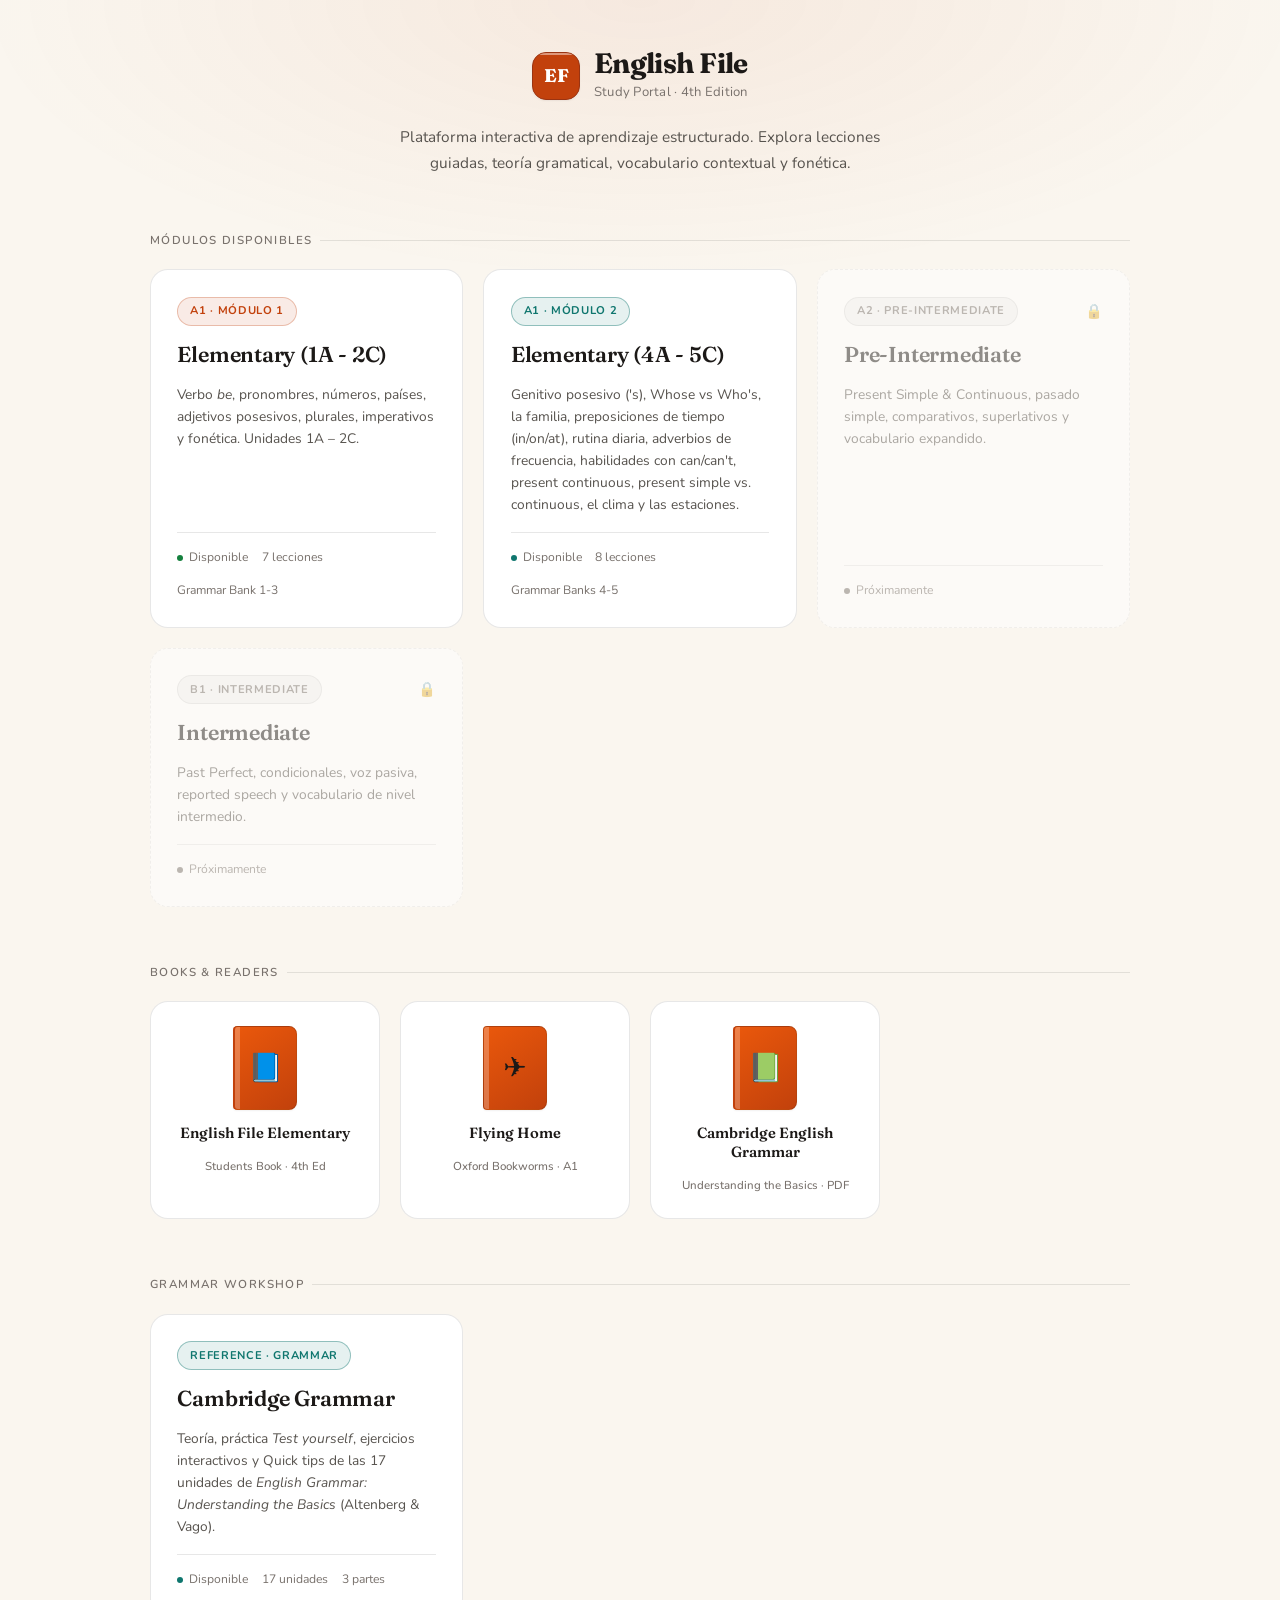
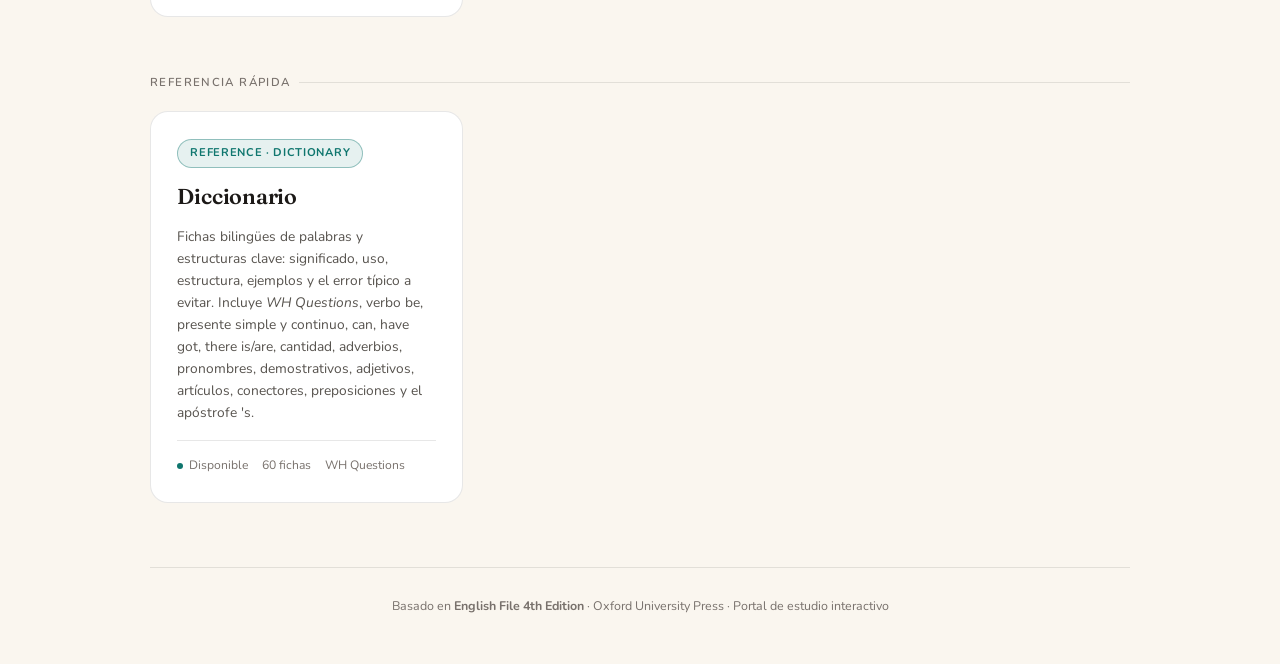
==== index.html @ bcf99a4e "feat(diccionario): add be adverbs demonstratives adjectives batch" ====
<!DOCTYPE html>
<html lang="es">
<head>
  <meta charset="UTF-8">
  <meta name="viewport" content="width=device-width, initial-scale=1.0">
  <meta name="description" content="Portal de estudio interactivo English File Elementary. Selecciona tu nivel para comenzar.">
  <title>English File — Portal de Estudio</title>
  <meta property="og:title" content="English File — Portal de Estudio">
  <meta property="og:description" content="Portal de estudio interactivo English File Elementary. Selecciona tu nivel para comenzar.">
  <meta property="og:type" content="website">
  <link rel="preconnect" href="https://fonts.googleapis.com">
  <link rel="preconnect" href="https://fonts.gstatic.com" crossorigin>
  <link href="https://fonts.googleapis.com/css2?family=Fraunces:opsz,wght@9..144,500;9..144,650;9..144,750&family=Nunito:wght@400;500;600;700;800&display=swap" rel="stylesheet">
  <link rel="stylesheet" href="css/shared-theme.css">
  <style>
    body {
      min-height: 100vh;
      display: flex;
      flex-direction: column;
      align-items: center;
      justify-content: center;
      padding: 3rem 1.5rem;
      position: relative;
    }

    /* Subtle minimalist top illumination (pure deep cobalt whisper) */
    body::before {
      content: '';
      position: fixed;
      inset: 0;
      background: radial-gradient(ellipse 65% 350px at 50% 0%, rgba(194, 65, 12, 0.07) 0%, transparent 80%);
      pointer-events: none;
      z-index: 0;
    }

    .wrapper {
      position: relative;
      z-index: 1;
      width: 100%;
      max-width: 980px;
      animation: fadeIn 0.4s var(--ease-snappy);
    }

    /* Header */
    .portal-header {
      text-align: center;
      margin-bottom: 3.5rem;
    }

    .logo {
      display: inline-flex;
      align-items: center;
      gap: 0.85rem;
      margin-bottom: 1.25rem;
      text-decoration: none;
      color: inherit;
    }

    .logo-badge {
      width: 48px;
      height: 48px;
      background: var(--accent-primary);
      border: 1px solid var(--accent-primary-hover);
      border-radius: var(--radius-md);
      display: grid;
      place-items: center;
      font-family: var(--font-display);
      font-size: 1.15rem;
      font-weight: 800;
      letter-spacing: -0.5px;
      color: #ffffff;
      box-shadow: var(--shadow-sm);
      position: relative;
      overflow: hidden;
    }

    .logo-badge::after {
      content: '';
      position: absolute;
      top: 0;
      left: 0;
      right: 0;
      height: 2px;
      background: rgba(255, 255, 255, 0.45);
    }

    .logo-text h1 {
      font-family: var(--font-display);
      font-size: 1.75rem;
      font-weight: 700;
      letter-spacing: -0.02em;
      line-height: 1.1;
      color: var(--text-main);
    }

    .logo-text span {
      font-size: 0.82rem;
      color: var(--text-muted);
      font-weight: 400;
      letter-spacing: 0.02em;
    }

    .portal-subtitle {
      color: var(--text-secondary);
      font-size: 0.96rem;
      max-width: 520px;
      margin: 0 auto;
      line-height: 1.65;
    }

    /* Section Label */
    .section-label {
      font-size: 0.72rem;
      font-weight: 600;
      letter-spacing: 0.12em;
      text-transform: uppercase;
      color: var(--text-muted);
      margin-bottom: 1.25rem;
      display: flex;
      align-items: center;
      gap: 0.5rem;
    }

    .section-label::after {
      content: '';
      flex: 1;
      height: 1px;
      background: var(--border-subtle);
    }

    /* Grid of module cards */
    .modules-grid {
      display: grid;
      grid-template-columns: repeat(auto-fill, minmax(280px, 1fr));
      gap: 1.25rem;
    }

    .module-card {
      background: var(--bg-surface);
      border: 1px solid var(--border-subtle);
      border-radius: var(--radius-lg);
      padding: 1.65rem;
      text-decoration: none;
      color: var(--text-main);
      display: flex;
      flex-direction: column;
      gap: 1rem;
      position: relative;
      overflow: hidden;
      transition: border-color var(--transition-base), transform var(--transition-base), box-shadow var(--transition-base), background var(--transition-base);
      cursor: pointer;
    }

    .module-card:hover {
      background: var(--bg-surface-elevated);
      transform: translateY(-3px);
      box-shadow: var(--shadow-md);
      border-color: var(--border-hover);
    }

    .module-card#card-a1:hover {
      border-color: var(--accent-primary-border);
    }

    .module-card#card-a1-mod2:hover {
      border-color: rgba(15, 118, 110, 0.45);
    }

    .module-card.locked {
      opacity: 0.48;
      cursor: not-allowed;
      border-style: dashed;
    }

    .module-card.locked:hover {
      transform: none;
      box-shadow: none;
      background: var(--bg-surface);
      border-color: var(--border-subtle);
    }

    .card-top {
      display: flex;
      align-items: center;
      justify-content: space-between;
    }

    .level-pill {
      font-size: 0.7rem;
      font-weight: 700;
      letter-spacing: 0.06em;
      text-transform: uppercase;
      padding: 0.28rem 0.75rem;
      border-radius: var(--radius-pill);
      background: var(--accent-primary-subtle);
      border: 1px solid var(--accent-primary-border);
      color: var(--accent-primary);
    }

    .level-pill.teal-pill {
      background: var(--accent-teal-subtle);
      border-color: rgba(15, 118, 110, 0.4);
      color: var(--accent-teal);
    }

    .level-pill.locked-pill {
      background: rgba(28, 25, 23, 0.05);
      border: 1px solid var(--border-subtle);
      color: var(--text-muted);
    }

    .lock-icon {
      font-size: 0.9rem;
      color: var(--text-muted);
      opacity: 0.8;
    }

    .card-title {
      font-family: var(--font-display);
      font-size: 1.35rem;
      font-weight: 600;
      letter-spacing: -0.01em;
      line-height: 1.2;
    }

    .card-desc {
      font-size: 0.86rem;
      color: var(--text-secondary);
      line-height: 1.6;
      flex: 1;
    }

    .card-meta {
      display: flex;
      flex-wrap: wrap;
      gap: 0.85rem;
      font-size: 0.76rem;
      color: var(--text-muted);
      border-top: 1px solid var(--border-subtle);
      padding-top: 0.95rem;
    }

    .meta-item {
      display: flex;
      align-items: center;
      gap: 0.38rem;
    }

    .meta-dot {
      width: 6px;
      height: 6px;
      border-radius: 50%;
      background: var(--color-success);
    }

    .meta-dot.teal-dot {
      background: var(--accent-teal);
    }

    .meta-dot.inactive {
      background: var(--text-muted);
    }

    /* Books section */
    .section-block {
      margin-top: 3.5rem;
    }

    .books-grid {
      display: grid;
      grid-template-columns: repeat(auto-fill, minmax(220px, 1fr));
      gap: 1.25rem;
    }

    .book-card {
      background: var(--bg-surface);
      border: 1px solid var(--border-subtle);
      border-radius: var(--radius-lg);
      padding: 1.5rem 1.25rem;
      display: flex;
      flex-direction: column;
      align-items: center;
      gap: 0.85rem;
      cursor: pointer;
      text-align: center;
      transition: transform var(--transition-base), border-color var(--transition-base), box-shadow var(--transition-base), background var(--transition-base);
      position: relative;
    }

    .book-card:hover {
      background: var(--bg-surface-elevated);
      transform: translateY(-3px);
      box-shadow: var(--shadow-md);
      border-color: var(--border-hover);
    }

    .book-cover {
      width: 64px;
      height: 84px;
      background: linear-gradient(145deg, #ea580c, #c2410c);
      border: 1px solid var(--border-medium);
      border-radius: 4px 8px 8px 4px;
      display: flex;
      align-items: center;
      justify-content: center;
      font-size: 1.75rem;
      box-shadow: var(--shadow-sm);
      position: relative;
      flex-shrink: 0;
    }

    .book-cover::after {
      content: '';
      position: absolute;
      left: 0;
      top: 0;
      bottom: 0;
      width: 5px;
      background: rgba(255, 255, 255, 0.25);
      border-radius: 3px 0 0 3px;
    }

    .book-cover.accent-cover {
      border-left: 2px solid var(--accent-primary);
    }

    .book-name {
      font-family: var(--font-display);
      font-size: 0.92rem;
      font-weight: 600;
      line-height: 1.3;
      color: var(--text-main);
    }

    .book-tag {
      font-size: 0.72rem;
      color: var(--text-muted);
      font-weight: 500;
    }

    /* PDF Modal */
    .pdf-modal-overlay {
      display: none;
      position: fixed;
      inset: 0;
      background: rgba(28, 25, 23, 0.55);
      z-index: 1000;
      align-items: center;
      justify-content: center;
      padding: 1.5rem;
      backdrop-filter: blur(8px);
    }

    .pdf-modal-overlay.open {
      display: flex;
    }

    .pdf-modal {
      background: var(--bg-surface);
      border: 1px solid var(--border-medium);
      border-radius: var(--radius-lg);
      width: 100%;
      max-width: 980px;
      height: 90vh;
      display: flex;
      flex-direction: column;
      overflow: hidden;
      box-shadow: var(--shadow-lg);
      animation: modalIn 0.22s var(--ease-snappy);
    }

    @keyframes modalIn {
      from { opacity: 0; transform: scale(0.98) translateY(8px); }
      to   { opacity: 1; transform: scale(1) translateY(0); }
    }

    .modal-header {
      display: flex;
      align-items: center;
      justify-content: space-between;
      padding: 1rem 1.5rem;
      background: var(--bg-surface-elevated);
      border-bottom: 1px solid var(--border-subtle);
      flex-shrink: 0;
    }

    .modal-title {
      font-family: var(--font-display);
      font-size: 1rem;
      font-weight: 600;
      display: flex;
      align-items: center;
      gap: 0.6rem;
      color: var(--text-main);
    }

    .modal-title span {
      font-size: 1.15rem;
    }

    .modal-actions {
      display: flex;
      gap: 0.5rem;
    }

    .modal-btn {
      background: var(--bg-surface);
      border: 1px solid var(--border-subtle);
      border-radius: var(--radius-sm);
      color: var(--text-main);
      padding: 0.45rem 0.95rem;
      font-size: 0.8rem;
      font-family: var(--font-body);
      font-weight: 500;
      cursor: pointer;
      text-decoration: none;
      display: inline-flex;
      align-items: center;
      gap: 0.4rem;
      transition: background var(--transition-fast), border-color var(--transition-fast), color var(--transition-fast);
    }

    .modal-btn:hover {
      background: var(--bg-surface-hover);
      border-color: var(--border-hover);
    }

    .modal-btn.close-btn {
      background: var(--color-error-subtle);
      border-color: var(--color-error-border);
      color: var(--color-error);
    }

    .modal-btn.close-btn:hover {
      background: rgba(185, 28, 28, 0.18);
    }

    .pdf-frame {
      flex: 1;
      width: 100%;
      border: none;
      background: #0d1017;
    }

    /* Footer */
    .portal-footer {
      text-align: center;
      margin-top: 4rem;
      font-size: 0.78rem;
      color: var(--text-muted);
      border-top: 1px solid var(--border-subtle);
      padding-top: 1.75rem;
      line-height: 1.6;
    }

    @media (max-width: 640px) {
      body { padding: 2rem 1rem; }
      .portal-header { margin-bottom: 2.5rem; }
      .modules-grid { grid-template-columns: 1fr; }
      .logo-text h1 { font-size: 1.4rem; }
      .books-grid { grid-template-columns: 1fr 1fr; }
      .pdf-modal-overlay { padding: 0.5rem; }
      .pdf-modal { height: 95vh; }
      .modal-header { padding: 0.75rem 1rem; }
      .modal-btn { padding: 0.35rem 0.65rem; font-size: 0.75rem; }
    }
  </style>
</head>
<body>

  <div class="wrapper">

    <header class="portal-header">
      <div class="logo">
        <div class="logo-badge">EF</div>
        <div class="logo-text">
          <h1>English File</h1>
          <span>Study Portal · 4th Edition</span>
        </div>
      </div>
      <p class="portal-subtitle">Plataforma interactiva de aprendizaje estructurado. Explora lecciones guiadas, teoría gramatical, vocabulario contextual y fonética.</p>
    </header>

    <p class="section-label">Módulos disponibles</p>

    <div class="modules-grid">

      <!-- A1 — AVAILABLE -->
      <a href="A1/index.html" class="module-card" id="card-a1">
        <div class="card-top">
          <span class="level-pill">A1 · Módulo 1</span>
        </div>
        <div class="card-title">Elementary (1A - 2C)</div>
        <p class="card-desc">Verbo <em>be</em>, pronombres, números, países, adjetivos posesivos, plurales, imperativos y fonética. Unidades 1A – 2C.</p>
        <div class="card-meta">
          <span class="meta-item"><span class="meta-dot"></span> Disponible</span>
          <span class="meta-item">7 lecciones</span>
          <span class="meta-item">Grammar Bank 1-3</span>
        </div>
      </a>

      <!-- A1 MODULO 2 — AVAILABLE -->
      <a href="A1/modulo2/index.html" class="module-card" id="card-a1-mod2">
        <div class="card-top">
          <span class="level-pill teal-pill">A1 · Módulo 2</span>
        </div>
        <div class="card-title">Elementary (4A - 5C)</div>
        <p class="card-desc">Genitivo posesivo ('s), Whose vs Who's, la familia, preposiciones de tiempo (in/on/at), rutina diaria, adverbios de frecuencia, habilidades con can/can't, present continuous, present simple vs. continuous, el clima y las estaciones.</p>
        <div class="card-meta">
          <span class="meta-item"><span class="meta-dot teal-dot"></span> Disponible</span>
          <span class="meta-item">8 lecciones</span>
          <span class="meta-item">Grammar Banks 4-5</span>
        </div>
      </a>

      <!-- A2 — COMING SOON -->
      <div class="module-card locked" id="card-a2">
        <div class="card-top">
          <span class="level-pill locked-pill">A2 · Pre-Intermediate</span>
          <span class="lock-icon" aria-label="Bloqueado">🔒</span>
        </div>
        <div class="card-title">Pre-Intermediate</div>
        <p class="card-desc">Present Simple & Continuous, pasado simple, comparativos, superlativos y vocabulario expandido.</p>
        <div class="card-meta">
          <span class="meta-item"><span class="meta-dot inactive"></span> Próximamente</span>
        </div>
      </div>

      <!-- B1 — COMING SOON -->
      <div class="module-card locked" id="card-b1">
        <div class="card-top">
          <span class="level-pill locked-pill">B1 · Intermediate</span>
          <span class="lock-icon" aria-label="Bloqueado">🔒</span>
        </div>
        <div class="card-title">Intermediate</div>
        <p class="card-desc">Past Perfect, condicionales, voz pasiva, reported speech y vocabulario de nivel intermedio.</p>
        <div class="card-meta">
          <span class="meta-item"><span class="meta-dot inactive"></span> Próximamente</span>
        </div>
      </div>

    </div>

    <!-- ===== BOOKS SECTION ===== -->
    <div class="section-block">
      <p class="section-label">Books &amp; Readers</p>
      <div class="books-grid">

        <!-- English File Elementary Students Book -->
        <div class="book-card" id="book-ef-elementary" onclick="openBook('book/English File Elementary Students Book.pdf', 'English File Elementary')">
          <div class="book-cover accent-cover">📘</div>
          <div class="book-name">English File Elementary</div>
          <div class="book-tag">Students Book · 4th Ed</div>
        </div>

        <!-- Flying Home -->
        <div class="book-card" id="book-flying-home" onclick="openBook('book/Flying_Home.pdf', 'Flying Home')">
          <div class="book-cover">✈️</div>
          <div class="book-name">Flying Home</div>
          <div class="book-tag">Oxford Bookworms · A1</div>
        </div>

        <!-- Cambridge English Grammar -->
        <div class="book-card" id="book-cambridge-grammar" onclick="openBook('book/Cambridge_English_Grammar.pdf', 'Cambridge English Grammar')">
          <div class="book-cover accent-cover">📗</div>
          <div class="book-name">Cambridge English Grammar</div>
          <div class="book-tag">Understanding the Basics · PDF</div>
        </div>

      </div>
    </div>

    <!-- ===== CAMBRIDGE GRAMMAR MODULE ===== -->
    <div class="section-block">
      <p class="section-label">Grammar Workshop</p>
      <div class="modules-grid">
        <a href="Cambridge_Grammar/index.html" class="module-card" id="card-cambridge-grammar">
          <div class="card-top">
            <span class="level-pill teal-pill">Reference · Grammar</span>
          </div>
          <div class="card-title">Cambridge Grammar</div>
          <p class="card-desc">Teoría, práctica <em>Test yourself</em>, ejercicios interactivos y Quick tips de las 17 unidades de <em>English Grammar: Understanding the Basics</em> (Altenberg &amp; Vago).</p>
          <div class="card-meta">
            <span class="meta-item"><span class="meta-dot teal-dot"></span> Disponible</span>
            <span class="meta-item">17 unidades</span>
            <span class="meta-item">3 partes</span>
          </div>
        </a>
      </div>
    </div>

    <!-- ===== QUICK REFERENCE ===== -->
    <div class="section-block">
      <p class="section-label">Referencia rápida</p>
      <div class="modules-grid">
        <a href="Diccionario/index.html" class="module-card" id="card-diccionario">
          <div class="card-top">
            <span class="level-pill teal-pill">Reference · Dictionary</span>
          </div>
          <div class="card-title">Diccionario</div>
          <p class="card-desc">Fichas bilingües de palabras y estructuras clave: significado, uso, estructura, ejemplos y el error típico a evitar. Incluye <em>WH Questions</em>, verbo be, presente simple y continuo, can, have got, there is/are, cantidad, adverbios, pronombres, demostrativos, adjetivos, artículos, conectores, preposiciones y el apóstrofe 's.</p>
          <div class="card-meta">
            <span class="meta-item"><span class="meta-dot teal-dot"></span> Disponible</span>
            <span class="meta-item">60 fichas</span>
            <span class="meta-item">WH Questions</span>
          </div>
        </a>
      </div>
    </div>

    <!-- PDF Modal -->
    <div class="pdf-modal-overlay" id="pdf-modal" onclick="handleOverlayClick(event)" role="dialog" aria-modal="true" aria-labelledby="pdf-modal-title">
      <div class="pdf-modal">
        <div class="modal-header">
          <div class="modal-title">
            <span>📖</span>
            <span id="pdf-modal-title">Flying Home</span>
          </div>
          <div class="modal-actions">
            <a id="pdf-download-link" href="book/Flying_Home.pdf" download class="modal-btn">⬇ Descargar PDF</a>
            <a id="pdf-open-link" href="book/Flying_Home.pdf" target="_blank" class="modal-btn">↗ Pestaña nueva</a>
            <button class="modal-btn close-btn" onclick="closeBook()">✕ Cerrar</button>
          </div>
        </div>
        <iframe id="pdf-frame" class="pdf-frame" src="" title="Visor de PDF"></iframe>
      </div>
    </div>

    <footer class="portal-footer">
      <p>Basado en <strong>English File 4th Edition</strong> · Oxford University Press · Portal de estudio interactivo</p>
    </footer>

  </div>

  <script>
    function openBook(pdfPath, title) {
      document.getElementById('pdf-frame').src = pdfPath;
      document.getElementById('pdf-modal-title').textContent = title;
      document.getElementById('pdf-download-link').href = pdfPath;
      document.getElementById('pdf-download-link').download = title.replace(/\s+/g, '_') + '.pdf';
      document.getElementById('pdf-open-link').href = pdfPath;
      document.getElementById('pdf-modal').classList.add('open');
      document.body.style.overflow = 'hidden';
    }

    function closeBook() {
      document.getElementById('pdf-modal').classList.remove('open');
      document.getElementById('pdf-frame').src = '';
      document.body.style.overflow = '';
    }

    function handleOverlayClick(e) {
      if (e.target === document.getElementById('pdf-modal')) closeBook();
    }

    document.addEventListener('keydown', (e) => {
      if (e.key === 'Escape') {
        const modal = document.getElementById('pdf-modal');
        if (modal && modal.classList.contains('open')) closeBook();
      }
    });
  </script>
</body>
</html>
---- css/shared-theme.css ----
/* ==========================================================================
   English File Study Portal — Warm Study Journal
   Paper, ink, terracotta & teal. Calm, readable, motivating for study.
   Typography: Fraunces (display) + Nunito (body)
   ========================================================================== */

:root {
  /* Paper foundation */
  --bg-canvas: #faf6ef;
  --bg-surface: #ffffff;
  --bg-surface-elevated: #fffdf9;
  --bg-surface-hover: #f5efe6;
  --bg-surface-subtle: rgba(28, 25, 23, 0.04);
  --bg-input: #faf7f2;

  /* Borders — warm ink lines */
  --border-subtle: rgba(28, 25, 23, 0.1);
  --border-medium: rgba(28, 25, 23, 0.16);
  --border-hover: rgba(28, 25, 23, 0.3);
  --border-focus: #c2410c;

  /* Typography — deep warm ink */
  --text-main: #1c1917;
  --text-secondary: #57534e;
  --text-muted: #78716c;
  --text-inverse: #faf6ef;

  /* Accents — terracotta primary, teal support, amber highlight */
  --accent-primary: #c2410c;
  --accent-primary-hover: #9a3412;
  --accent-primary-subtle: rgba(194, 65, 12, 0.1);
  --accent-primary-border: rgba(194, 65, 12, 0.28);

  --accent-teal: #0f766e;
  --accent-teal-subtle: rgba(15, 118, 110, 0.1);

  --color-success: #15803d;
  --color-success-subtle: rgba(21, 128, 61, 0.1);
  --color-success-border: rgba(21, 128, 61, 0.28);

  --color-error: #b91c1c;
  --color-error-subtle: rgba(185, 28, 28, 0.1);
  --color-error-border: rgba(185, 28, 28, 0.28);

  --color-warning: #b45309;
  --color-warning-subtle: rgba(180, 83, 9, 0.12);

  /* Geometry & rhythm */
  --radius-xs: 6px;
  --radius-sm: 10px;
  --radius-md: 14px;
  --radius-lg: 18px;
  --radius-xl: 24px;
  --radius-pill: 9999px;

  /* Elevation — soft paper lift */
  --shadow-sm: 0 1px 2px rgba(28, 25, 23, 0.06);
  --shadow-md: 0 8px 24px rgba(28, 25, 23, 0.08);
  --shadow-lg: 0 20px 48px rgba(28, 25, 23, 0.12);

  /* Fonts */
  --font-display: 'Fraunces', Georgia, 'Times New Roman', serif;
  --font-body: 'Nunito', 'Segoe UI', system-ui, sans-serif;
  --font-title: var(--font-display);

  /* Motion */
  --ease-snappy: cubic-bezier(0.16, 1, 0.3, 1);
  --transition-fast: 0.15s var(--ease-snappy);
  --transition-base: 0.22s var(--ease-snappy);
}

/* Global reset & base */
*, *::before, *::after {
  box-sizing: border-box;
  margin: 0;
  padding: 0;
}

html {
  color-scheme: light;
  scroll-behavior: smooth;
}

body {
  font-family: var(--font-body);
  background-color: var(--bg-canvas);
  color: var(--text-main);
  line-height: 1.6;
  -webkit-font-smoothing: antialiased;
  -moz-osx-font-smoothing: grayscale;
}

h1, h2, h3, h4, h5, h6 {
  font-family: var(--font-display);
  font-weight: 650;
  letter-spacing: -0.01em;
  color: var(--text-main);
}

/* Accessible focus ring */
:focus-visible {
  outline: 2px solid var(--accent-primary);
  outline-offset: 2px;
}

/* Warm scrollbar */
::-webkit-scrollbar {
  width: 10px;
  height: 10px;
}

::-webkit-scrollbar-track {
  background: var(--bg-canvas);
}

::-webkit-scrollbar-thumb {
  background: rgba(28, 25, 23, 0.18);
  border-radius: var(--radius-pill);
  border: 2px solid var(--bg-canvas);
}

::-webkit-scrollbar-thumb:hover {
  background: rgba(28, 25, 23, 0.32);
}

/* Selection */
::selection {
  background: var(--accent-primary);
  color: #ffffff;
}

/* Utility animations */
@keyframes fadeIn {
  from { opacity: 0; transform: translateY(6px); }
  to   { opacity: 1; transform: translateY(0); }
}

@keyframes riseIn {
  from { opacity: 0; transform: translateY(12px); }
  to   { opacity: 1; transform: translateY(0); }
}

@media (prefers-reduced-motion: reduce) {
  *, *::before, *::after {
    animation-duration: 0.01ms !important;
    animation-iteration-count: 1 !important;
    transition-duration: 0.01ms !important;
    scroll-behavior: auto !important;
  }
}
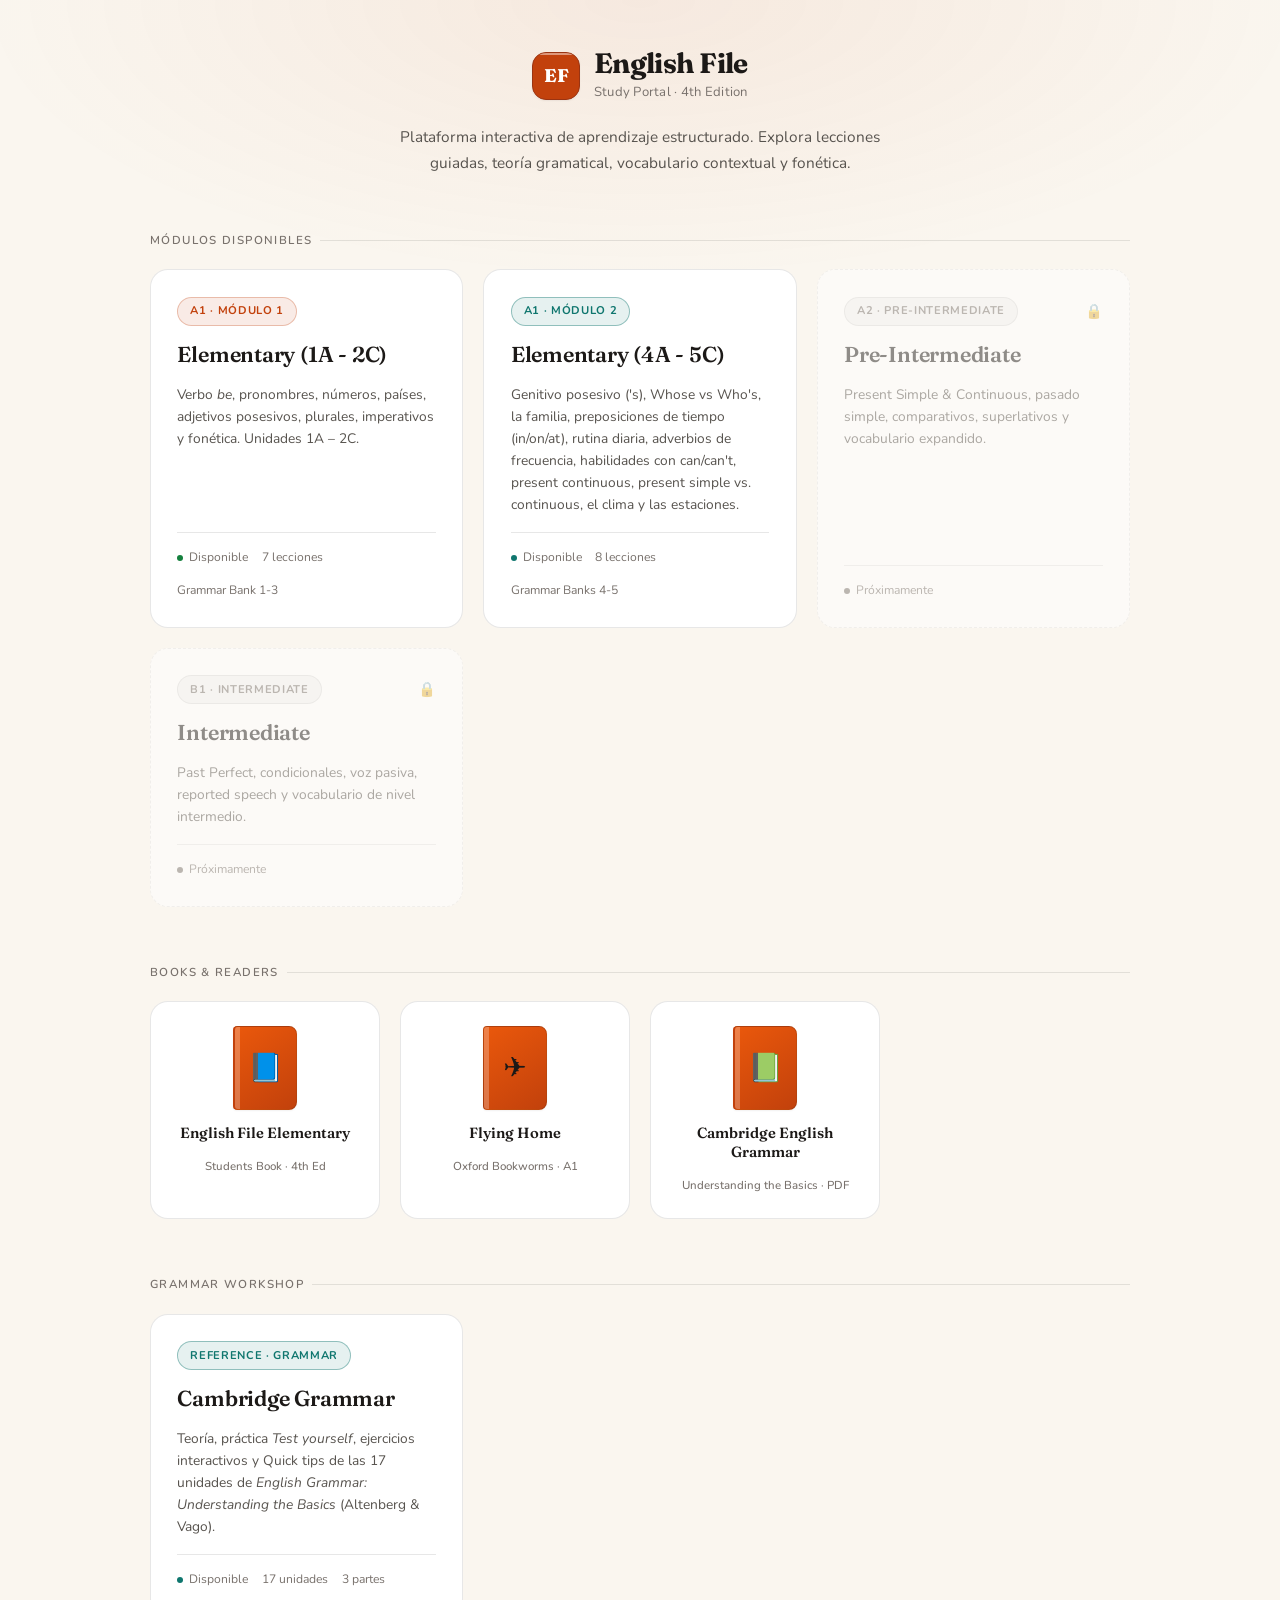
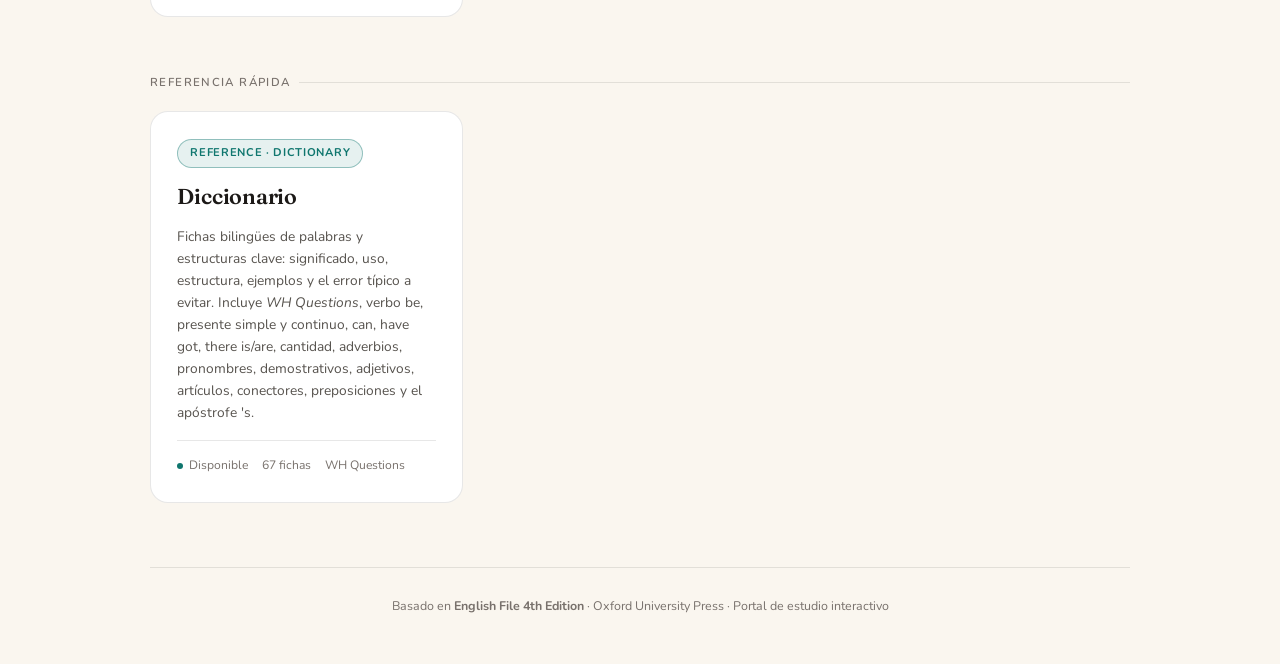
==== commit 92efa10e: "feat(diccionario): add sequence and exemplification connectors batch" ====
--- a/index.html
+++ b/index.html
@@ -601,7 +601,7 @@
           <p class="card-desc">Fichas bilingües de palabras y estructuras clave: significado, uso, estructura, ejemplos y el error típico a evitar. Incluye <em>WH Questions</em>, verbo be, presente simple y continuo, can, have got, there is/are, cantidad, adverbios, pronombres, demostrativos, adjetivos, artículos, conectores, preposiciones y el apóstrofe 's.</p>
           <div class="card-meta">
             <span class="meta-item"><span class="meta-dot teal-dot"></span> Disponible</span>
-            <span class="meta-item">60 fichas</span>
+            <span class="meta-item">67 fichas</span>
             <span class="meta-item">WH Questions</span>
           </div>
         </a>
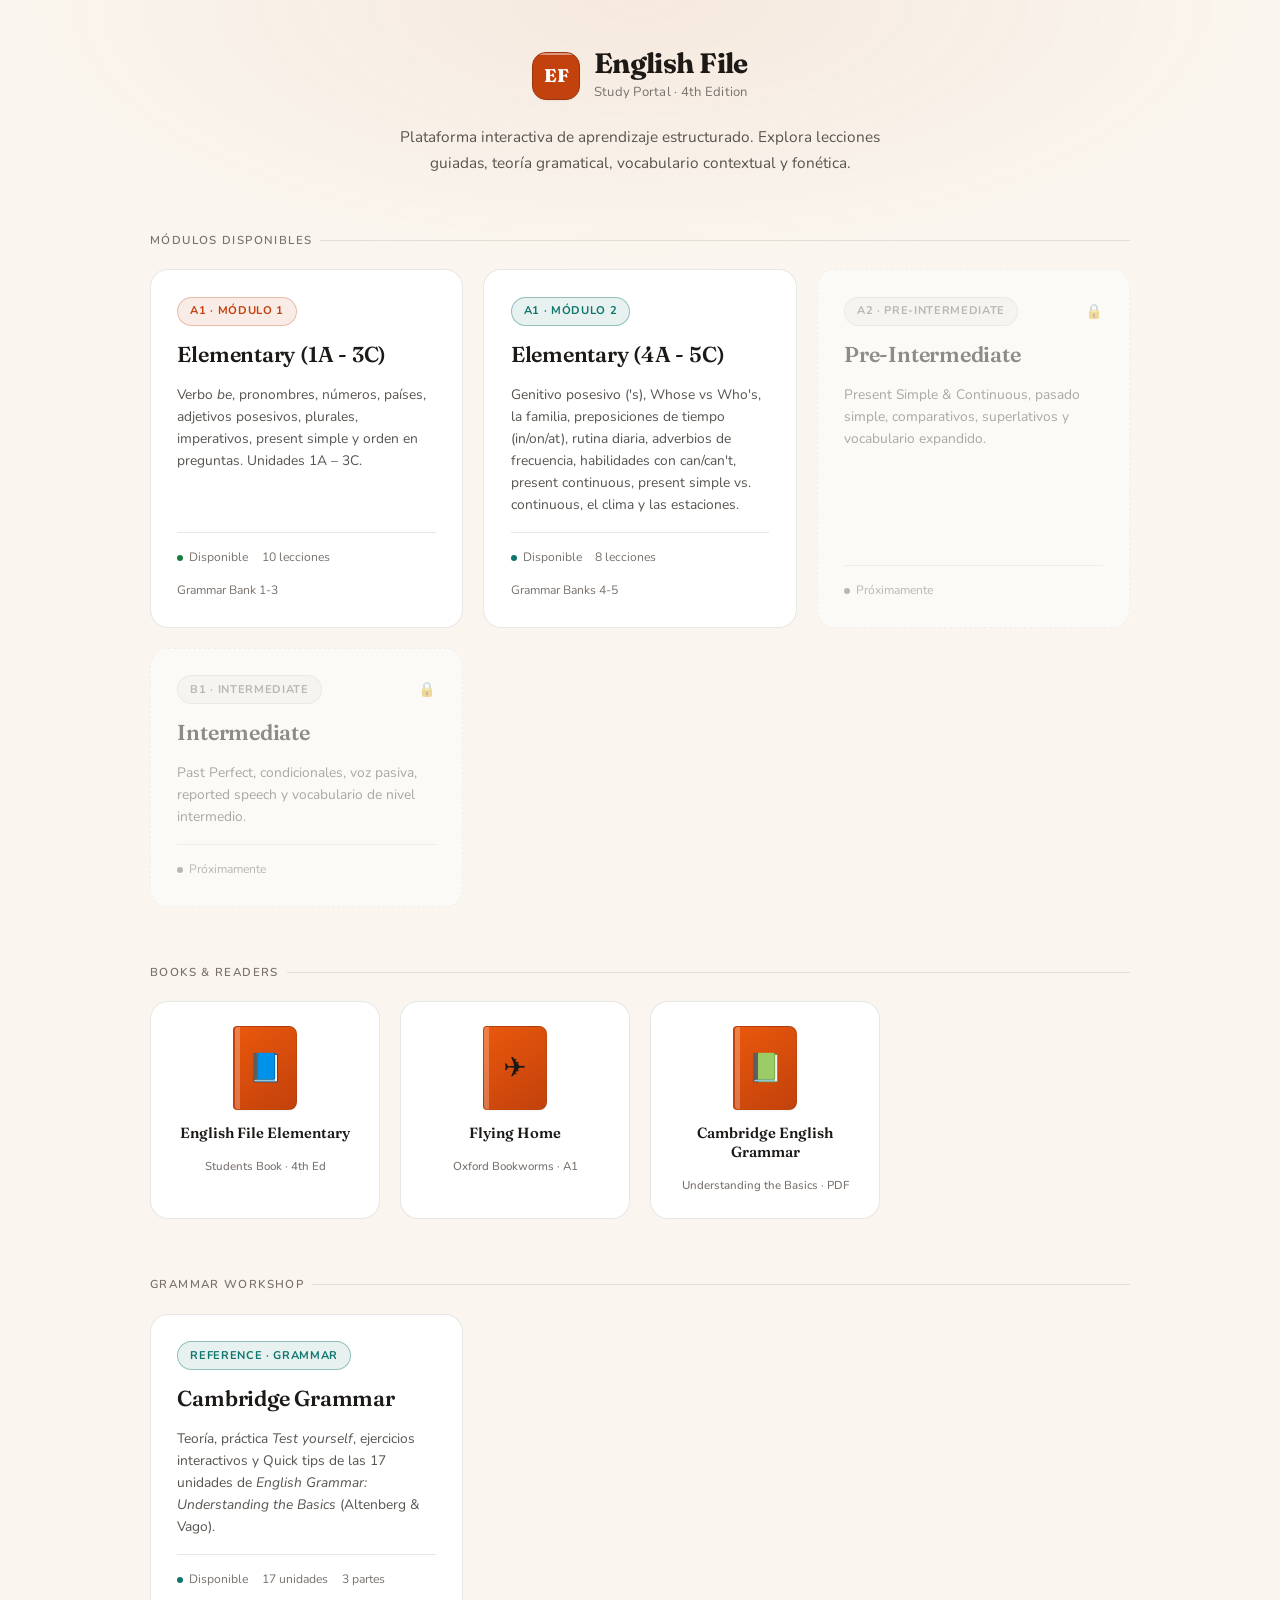
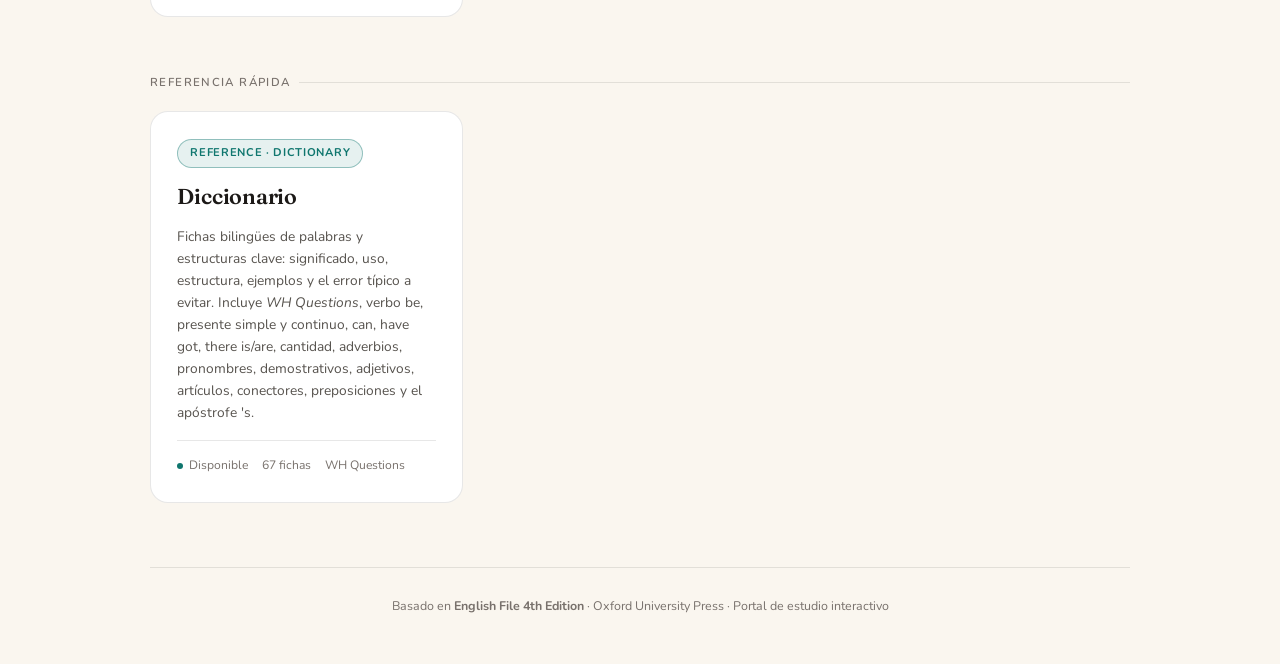
==== commit 11ff2be9: "feat(a1): add File 3 units 3A-3C and extend the review test Module A1 covered Files 1A-2C while modu" ====
--- a/index.html
+++ b/index.html
@@ -490,11 +490,11 @@
         <div class="card-top">
           <span class="level-pill">A1 · Módulo 1</span>
         </div>
-        <div class="card-title">Elementary (1A - 2C)</div>
-        <p class="card-desc">Verbo <em>be</em>, pronombres, números, países, adjetivos posesivos, plurales, imperativos y fonética. Unidades 1A – 2C.</p>
+        <div class="card-title">Elementary (1A - 3C)</div>
+        <p class="card-desc">Verbo <em>be</em>, pronombres, números, países, adjetivos posesivos, plurales, imperativos, present simple y orden en preguntas. Unidades 1A – 3C.</p>
         <div class="card-meta">
           <span class="meta-item"><span class="meta-dot"></span> Disponible</span>
-          <span class="meta-item">7 lecciones</span>
+          <span class="meta-item">10 lecciones</span>
           <span class="meta-item">Grammar Bank 1-3</span>
         </div>
       </a>
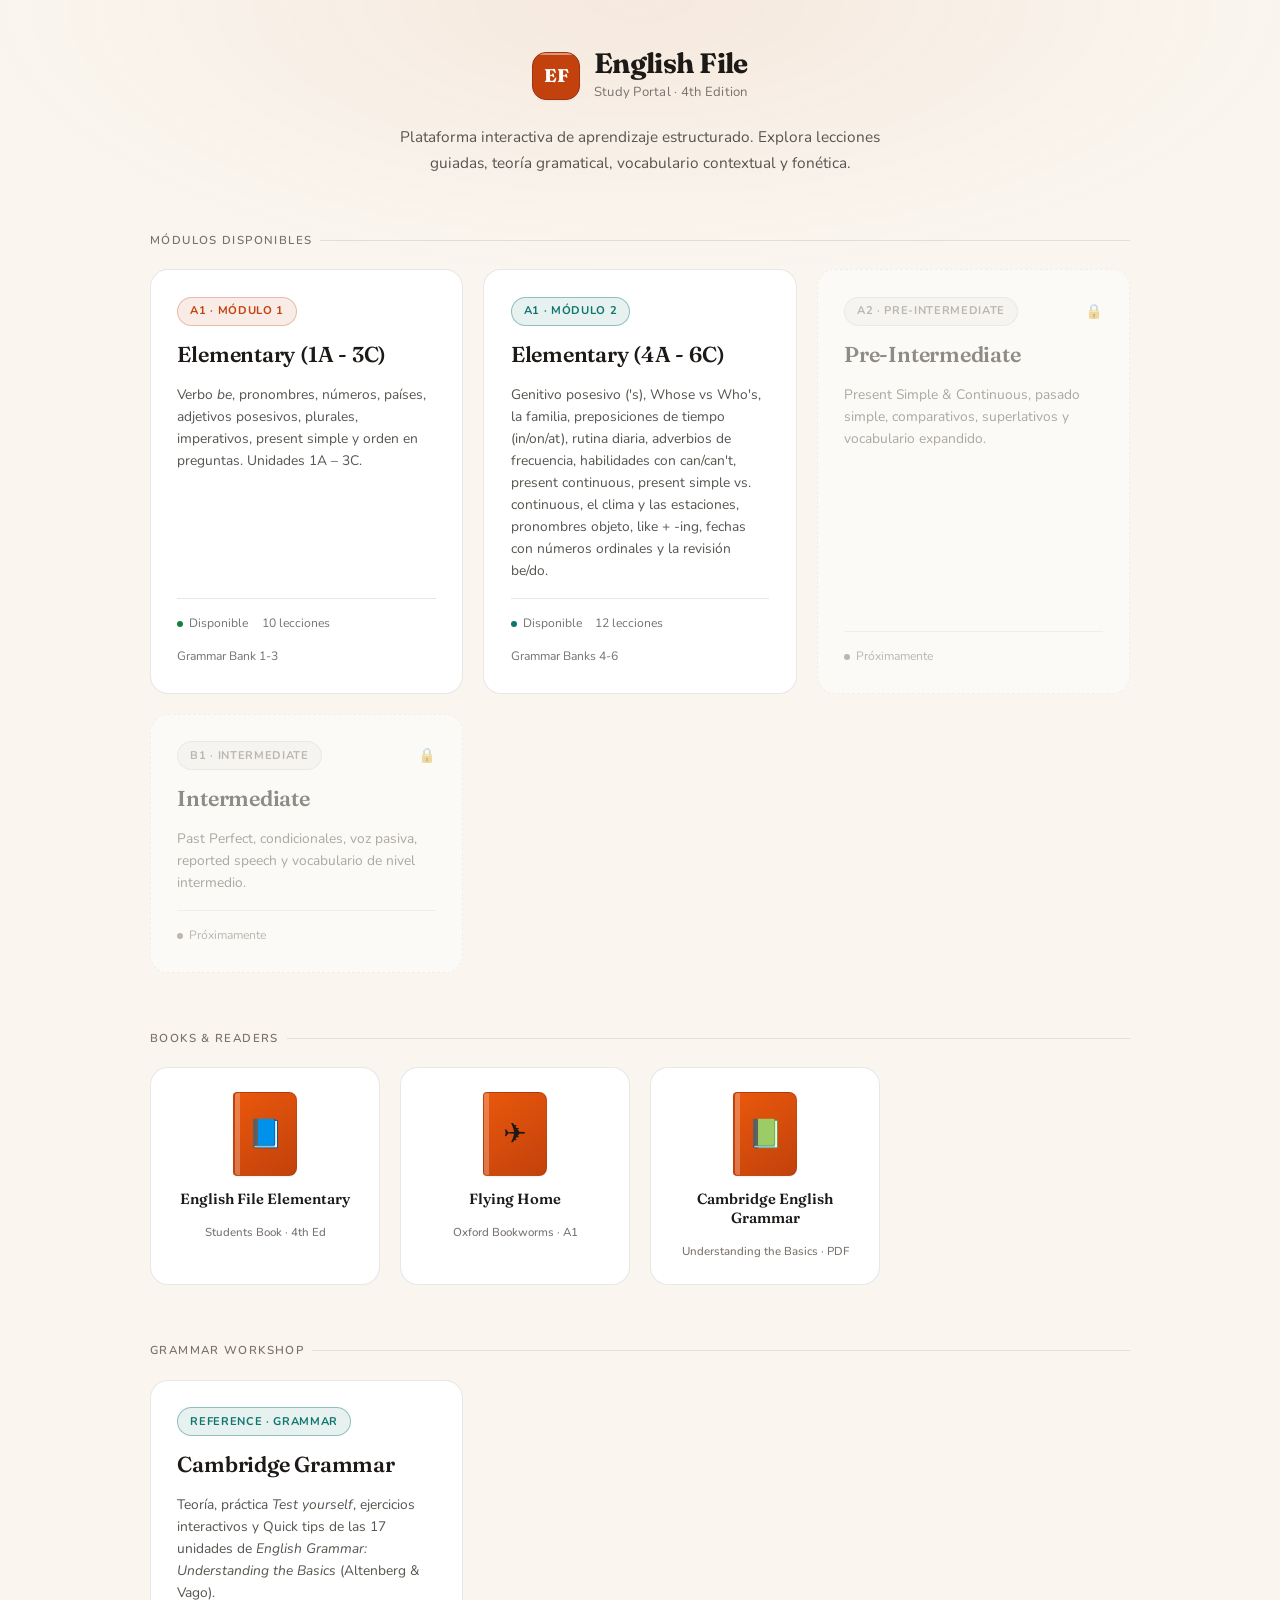
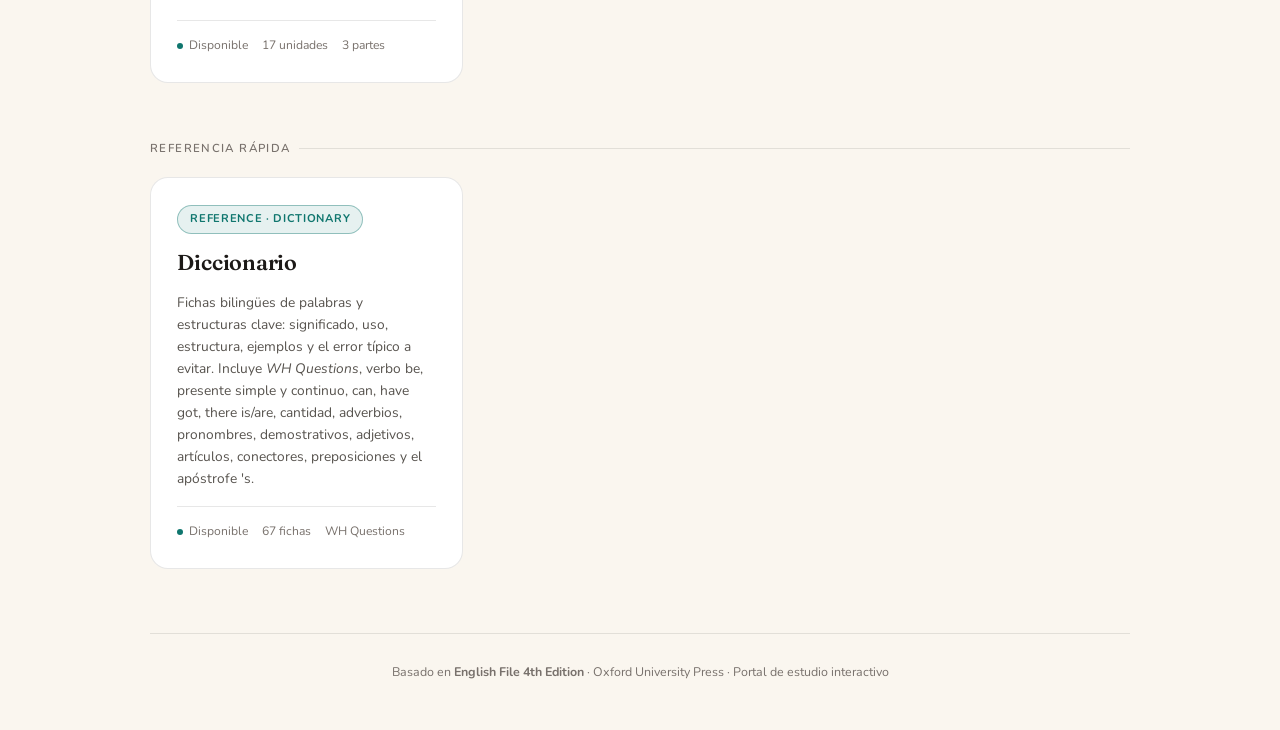
==== commit 9a979619: "feat(portal): extend Modulo 2 card and hub labels to Units 4A-6C Update root portal card (12 lessons" ====
--- a/index.html
+++ b/index.html
@@ -504,12 +504,12 @@
         <div class="card-top">
           <span class="level-pill teal-pill">A1 · Módulo 2</span>
         </div>
-        <div class="card-title">Elementary (4A - 5C)</div>
-        <p class="card-desc">Genitivo posesivo ('s), Whose vs Who's, la familia, preposiciones de tiempo (in/on/at), rutina diaria, adverbios de frecuencia, habilidades con can/can't, present continuous, present simple vs. continuous, el clima y las estaciones.</p>
+        <div class="card-title">Elementary (4A - 6C)</div>
+        <p class="card-desc">Genitivo posesivo ('s), Whose vs Who's, la familia, preposiciones de tiempo (in/on/at), rutina diaria, adverbios de frecuencia, habilidades con can/can't, present continuous, present simple vs. continuous, el clima y las estaciones, pronombres objeto, like + -ing, fechas con números ordinales y la revisión be/do.</p>
         <div class="card-meta">
           <span class="meta-item"><span class="meta-dot teal-dot"></span> Disponible</span>
-          <span class="meta-item">8 lecciones</span>
-          <span class="meta-item">Grammar Banks 4-5</span>
+          <span class="meta-item">12 lecciones</span>
+          <span class="meta-item">Grammar Banks 4-6</span>
         </div>
       </a>
 
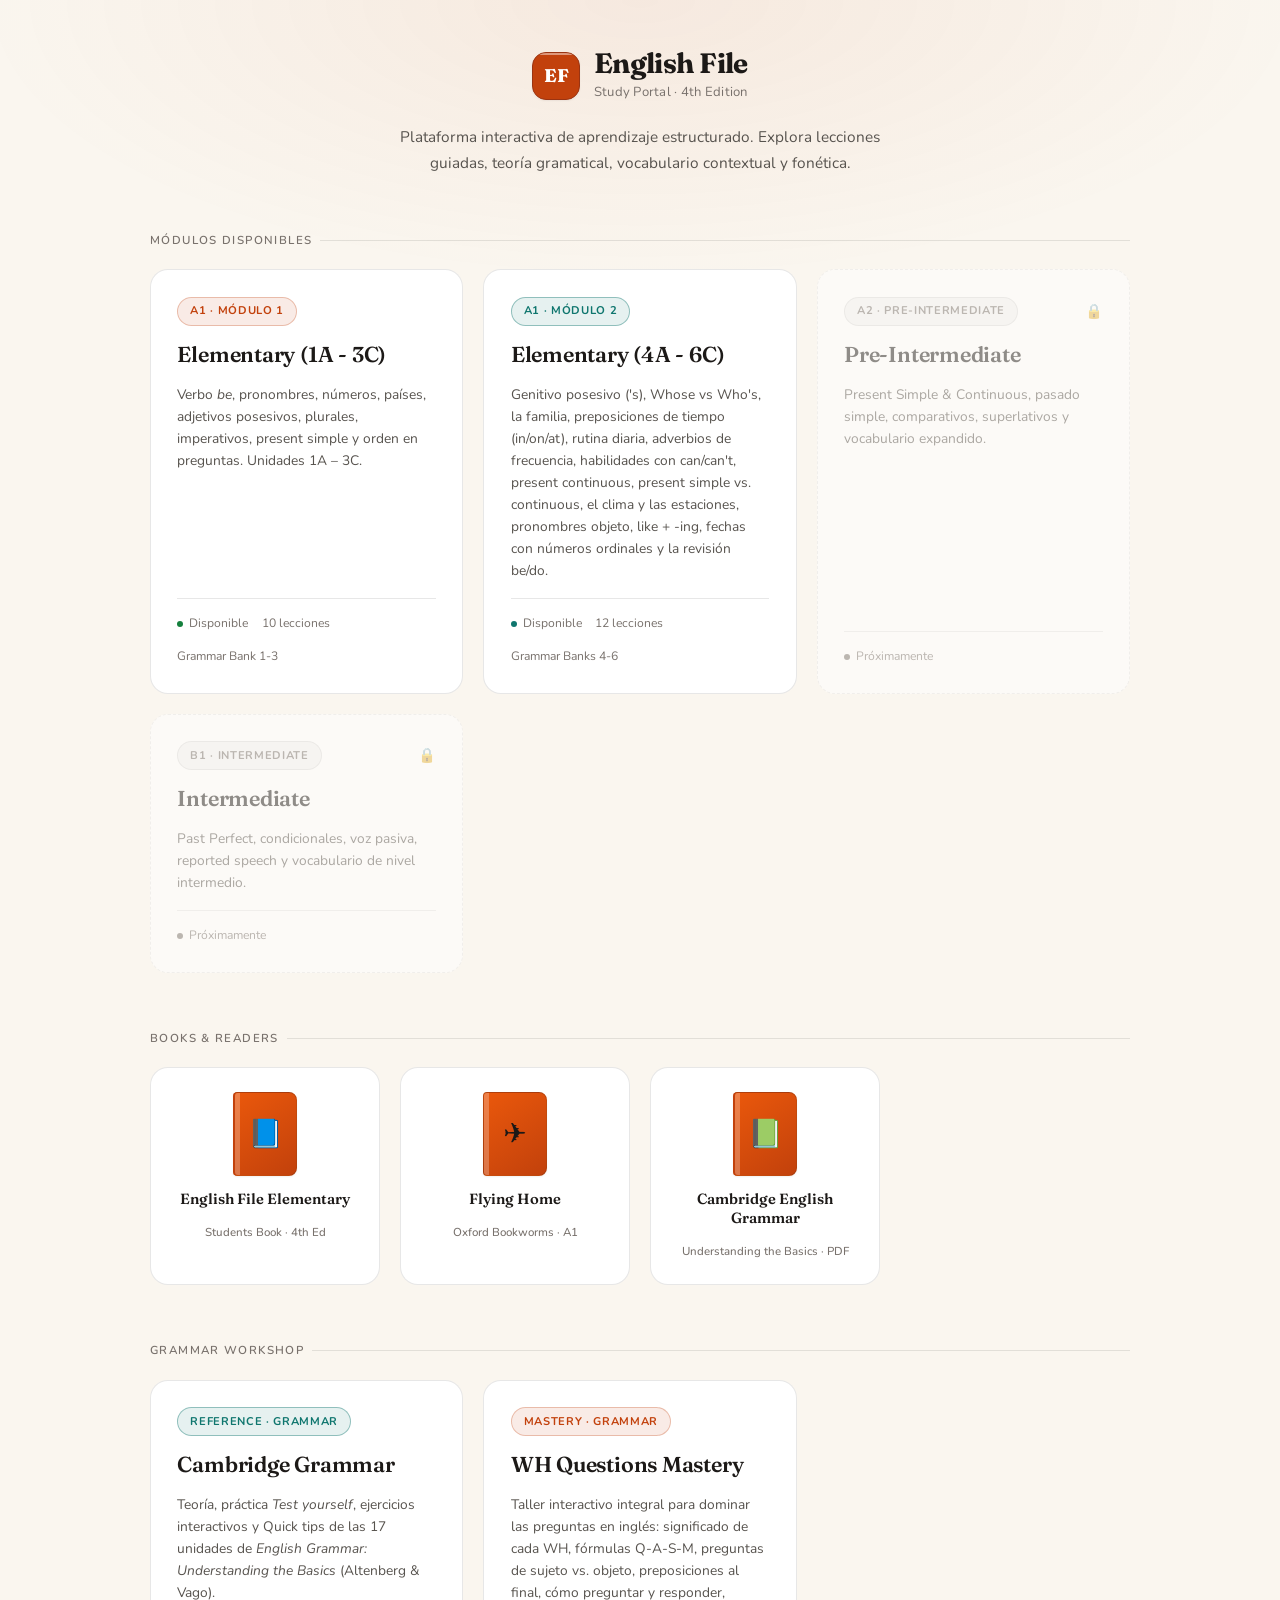
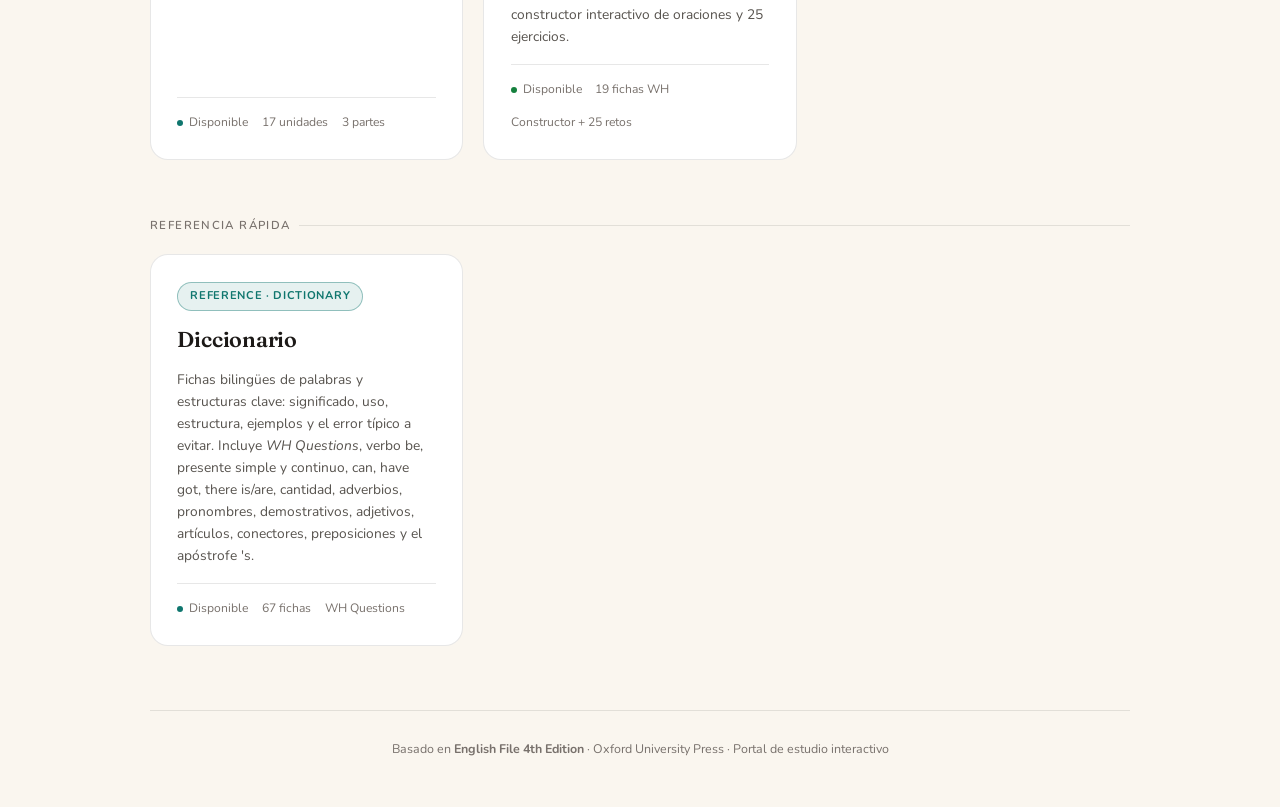
==== commit 041cebcb: "feat(wh-questions): add interactive WH Questions mastery module" ====
--- a/index.html
+++ b/index.html
@@ -166,6 +166,10 @@
       border-color: rgba(15, 118, 110, 0.45);
     }
 
+    .module-card#card-wh-questions:hover {
+      border-color: var(--accent-primary-border);
+    }
+
     .module-card.locked {
       opacity: 0.48;
       cursor: not-allowed;
@@ -586,6 +590,19 @@
             <span class="meta-item">3 partes</span>
           </div>
         </a>
+        <!-- WH QUESTIONS MODULE -->
+        <a href="wh-questions/index.html" class="module-card" id="card-wh-questions">
+          <div class="card-top">
+            <span class="level-pill">Mastery · Grammar</span>
+          </div>
+          <div class="card-title">WH Questions Mastery</div>
+          <p class="card-desc">Taller interactivo integral para dominar las preguntas en inglés: significado de cada WH, fórmulas Q-A-S-M, preguntas de sujeto vs. objeto, preposiciones al final, cómo preguntar y responder, constructor interactivo de oraciones y 25 ejercicios.</p>
+          <div class="card-meta">
+            <span class="meta-item"><span class="meta-dot"></span> Disponible</span>
+            <span class="meta-item">19 fichas WH</span>
+            <span class="meta-item">Constructor + 25 retos</span>
+          </div>
+        </a>
       </div>
     </div>
 
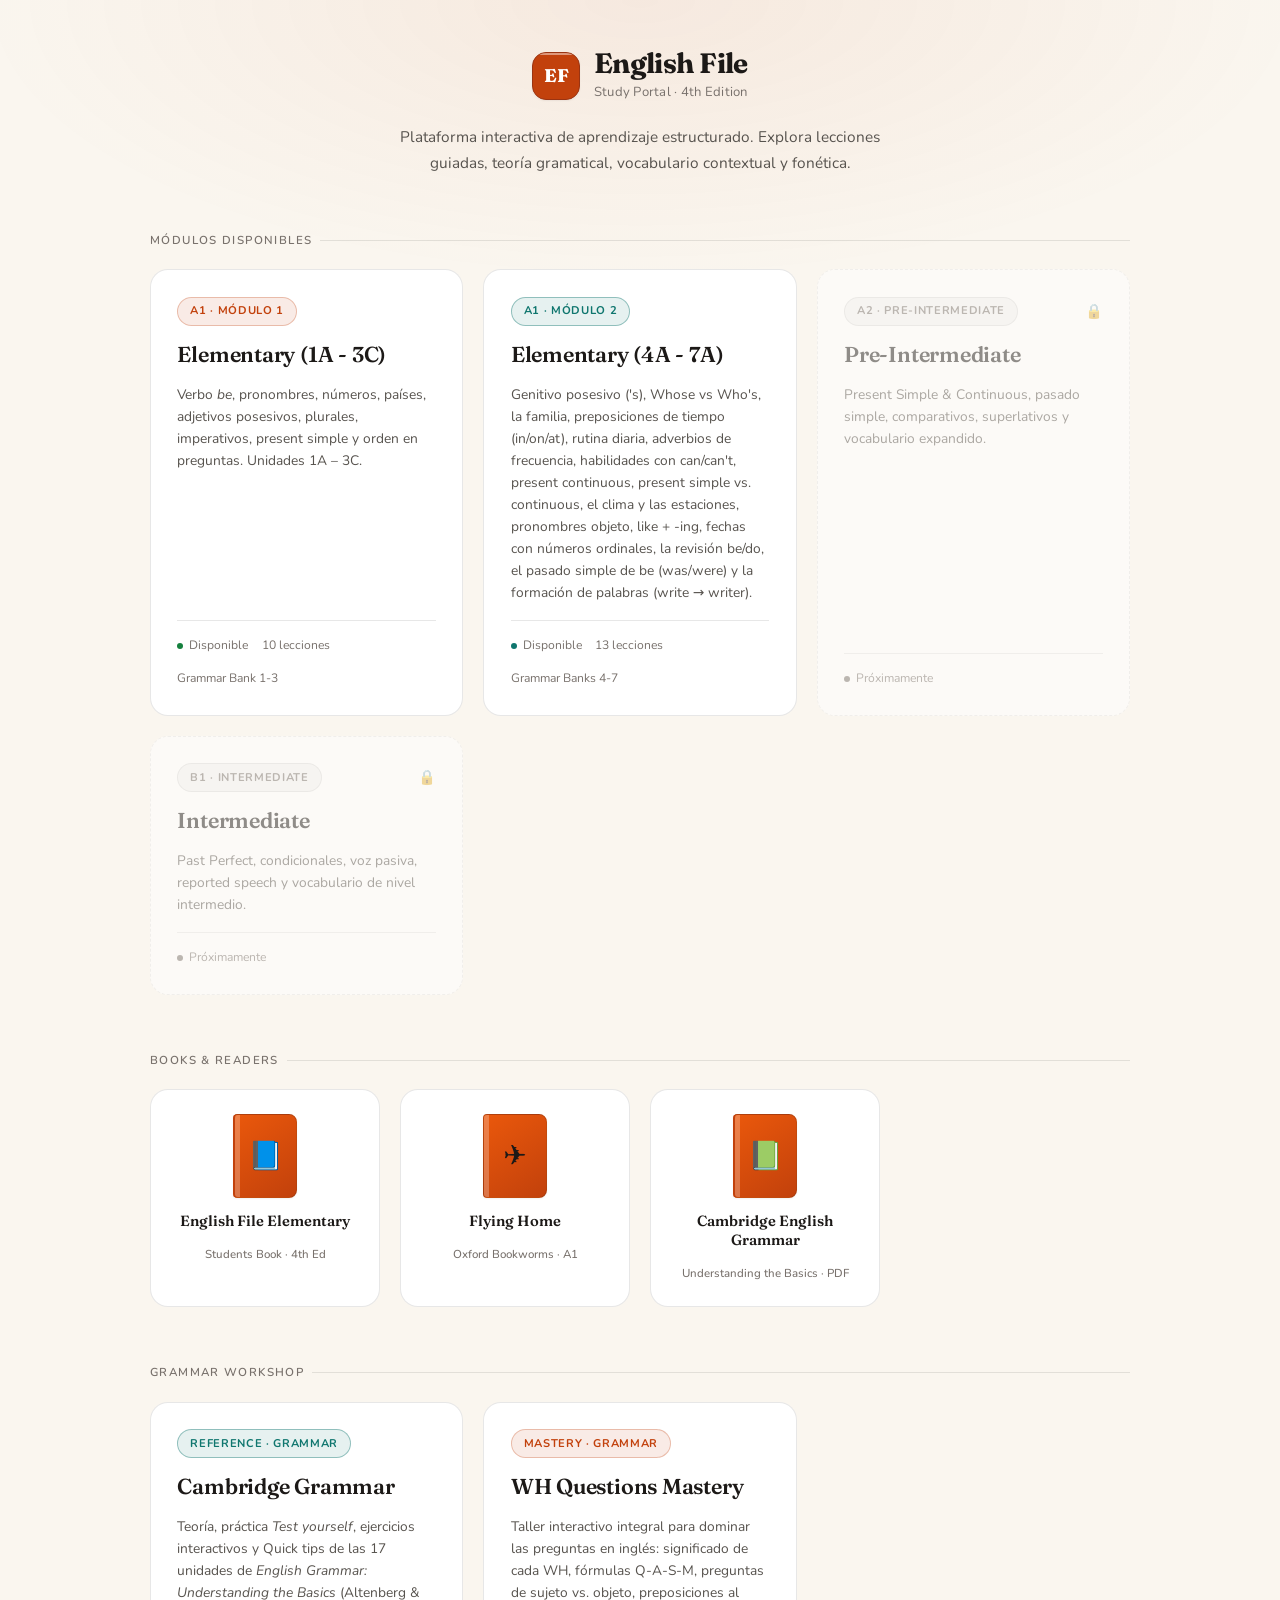
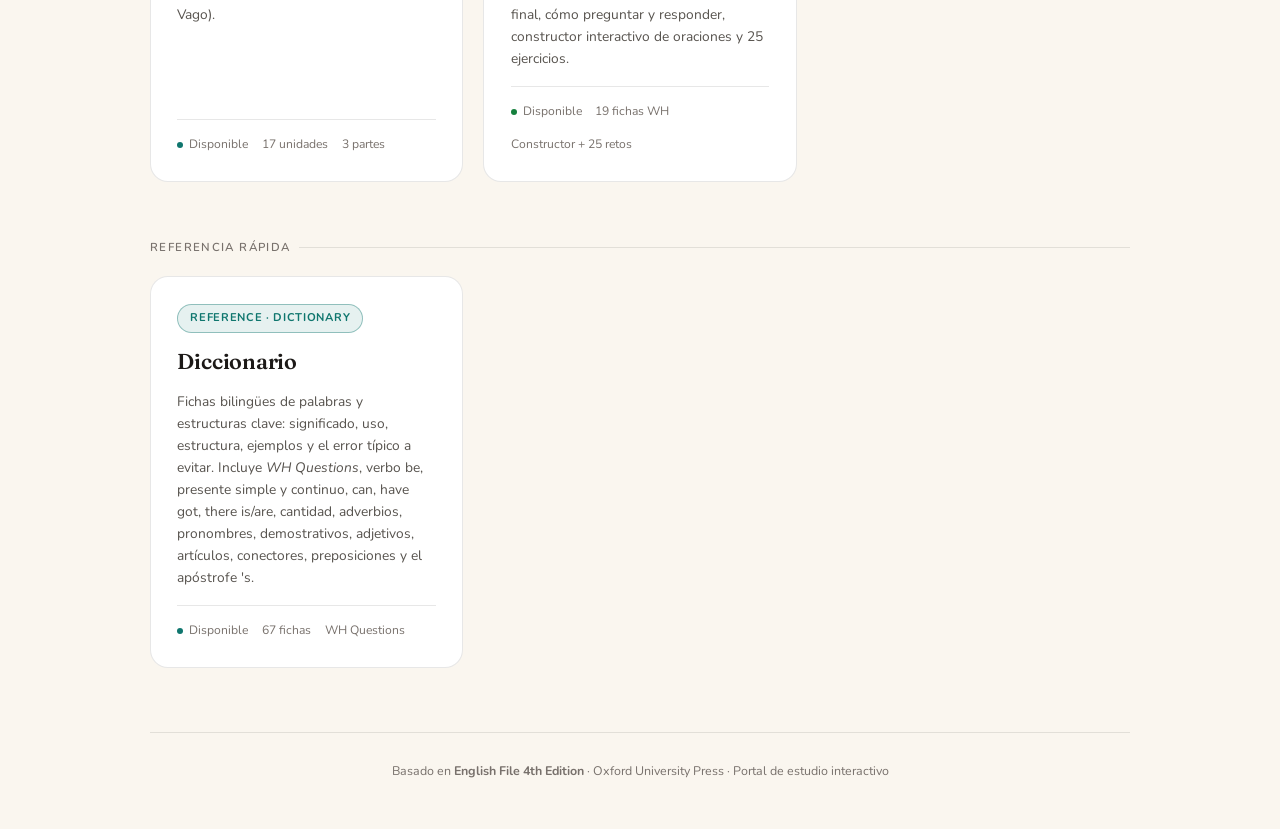
==== commit 14412423: "feat(portal): extend Modulo 2 card and hub labels to Units 4A-7A Actualiza la portada y el hub de A1" ====
--- a/index.html
+++ b/index.html
@@ -508,12 +508,12 @@
         <div class="card-top">
           <span class="level-pill teal-pill">A1 · Módulo 2</span>
         </div>
-        <div class="card-title">Elementary (4A - 6C)</div>
-        <p class="card-desc">Genitivo posesivo ('s), Whose vs Who's, la familia, preposiciones de tiempo (in/on/at), rutina diaria, adverbios de frecuencia, habilidades con can/can't, present continuous, present simple vs. continuous, el clima y las estaciones, pronombres objeto, like + -ing, fechas con números ordinales y la revisión be/do.</p>
+        <div class="card-title">Elementary (4A - 7A)</div>
+        <p class="card-desc">Genitivo posesivo ('s), Whose vs Who's, la familia, preposiciones de tiempo (in/on/at), rutina diaria, adverbios de frecuencia, habilidades con can/can't, present continuous, present simple vs. continuous, el clima y las estaciones, pronombres objeto, like + -ing, fechas con números ordinales, la revisión be/do, el pasado simple de be (was/were) y la formación de palabras (write → writer).</p>
         <div class="card-meta">
           <span class="meta-item"><span class="meta-dot teal-dot"></span> Disponible</span>
-          <span class="meta-item">12 lecciones</span>
-          <span class="meta-item">Grammar Banks 4-6</span>
+          <span class="meta-item">13 lecciones</span>
+          <span class="meta-item">Grammar Banks 4-7</span>
         </div>
       </a>
 
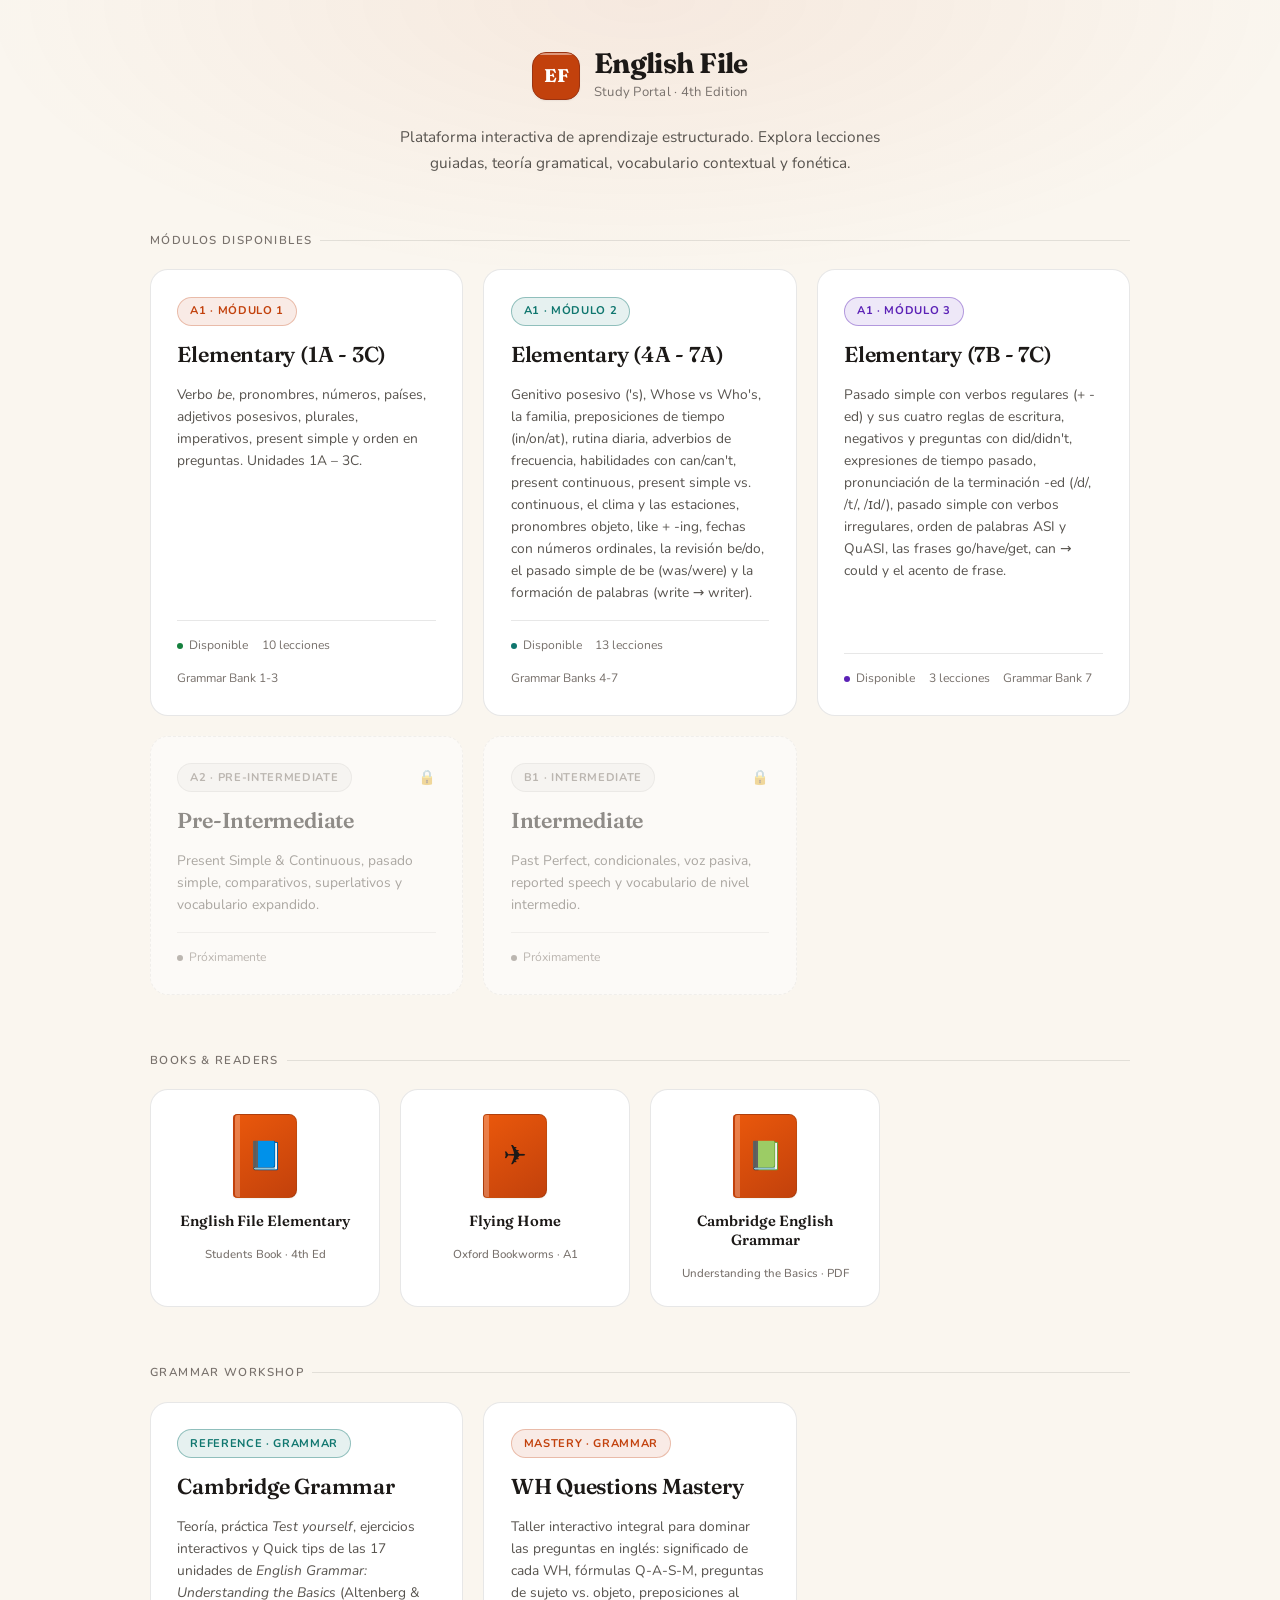
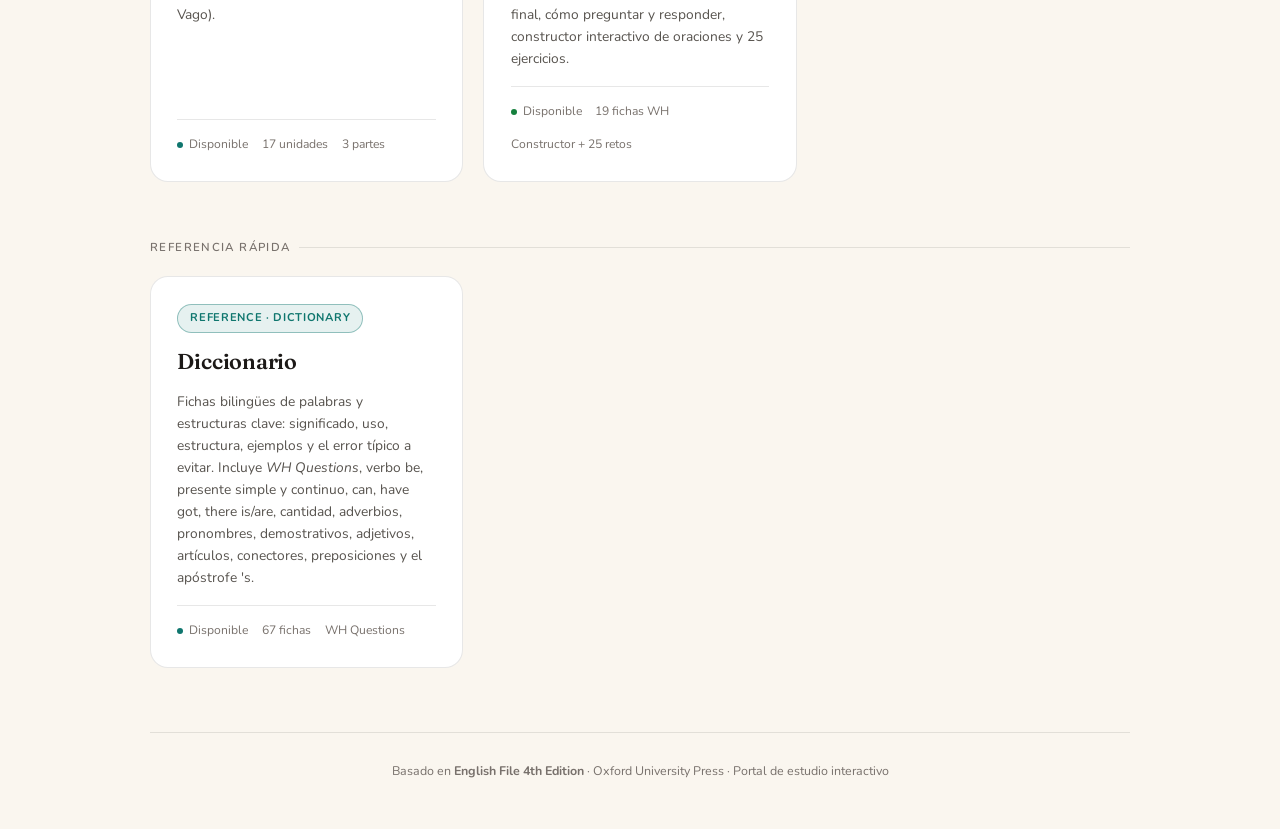
==== commit ec70c23e: "feat(portal): add Module 3 card, hub link and violet accent Publica el Modulo 3 en la portada (card " ====
--- a/index.html
+++ b/index.html
@@ -166,6 +166,10 @@
       border-color: rgba(15, 118, 110, 0.45);
     }
 
+    .module-card#card-a1-mod3:hover {
+      border-color: rgba(91, 33, 182, 0.45);
+    }
+
     .module-card#card-wh-questions:hover {
       border-color: var(--accent-primary-border);
     }
@@ -207,6 +211,12 @@
       color: var(--accent-teal);
     }
 
+    .level-pill.violet-pill {
+      background: var(--accent-violet-subtle);
+      border-color: rgba(91, 33, 182, 0.4);
+      color: var(--accent-violet);
+    }
+
     .level-pill.locked-pill {
       background: rgba(28, 25, 23, 0.05);
       border: 1px solid var(--border-subtle);
@@ -259,6 +269,10 @@
 
     .meta-dot.teal-dot {
       background: var(--accent-teal);
+    }
+
+    .meta-dot.violet-dot {
+      background: var(--accent-violet);
     }
 
     .meta-dot.inactive {
@@ -514,6 +528,20 @@
           <span class="meta-item"><span class="meta-dot teal-dot"></span> Disponible</span>
           <span class="meta-item">13 lecciones</span>
           <span class="meta-item">Grammar Banks 4-7</span>
+        </div>
+      </a>
+
+      <!-- A1 MODULO 3 — AVAILABLE -->
+      <a href="A1/modulo3/index.html" class="module-card" id="card-a1-mod3">
+        <div class="card-top">
+          <span class="level-pill violet-pill">A1 · Módulo 3</span>
+        </div>
+        <div class="card-title">Elementary (7B - 7C)</div>
+        <p class="card-desc">Pasado simple con verbos regulares (+ -ed) y sus cuatro reglas de escritura, negativos y preguntas con did/didn't, expresiones de tiempo pasado, pronunciación de la terminación -ed (/d/, /t/, /ɪd/), pasado simple con verbos irregulares, orden de palabras ASI y QuASI, las frases go/have/get, can → could y el acento de frase.</p>
+        <div class="card-meta">
+          <span class="meta-item"><span class="meta-dot violet-dot"></span> Disponible</span>
+          <span class="meta-item">3 lecciones</span>
+          <span class="meta-item">Grammar Bank 7</span>
         </div>
       </a>
 
--- a/css/shared-theme.css
+++ b/css/shared-theme.css
@@ -33,6 +33,8 @@
 
   --accent-teal: #0f766e;
   --accent-teal-subtle: rgba(15, 118, 110, 0.1);
+  --accent-violet: #5b21b6;
+  --accent-violet-subtle: rgba(91, 33, 182, 0.1);
 
   --color-success: #15803d;
   --color-success-subtle: rgba(21, 128, 61, 0.1);
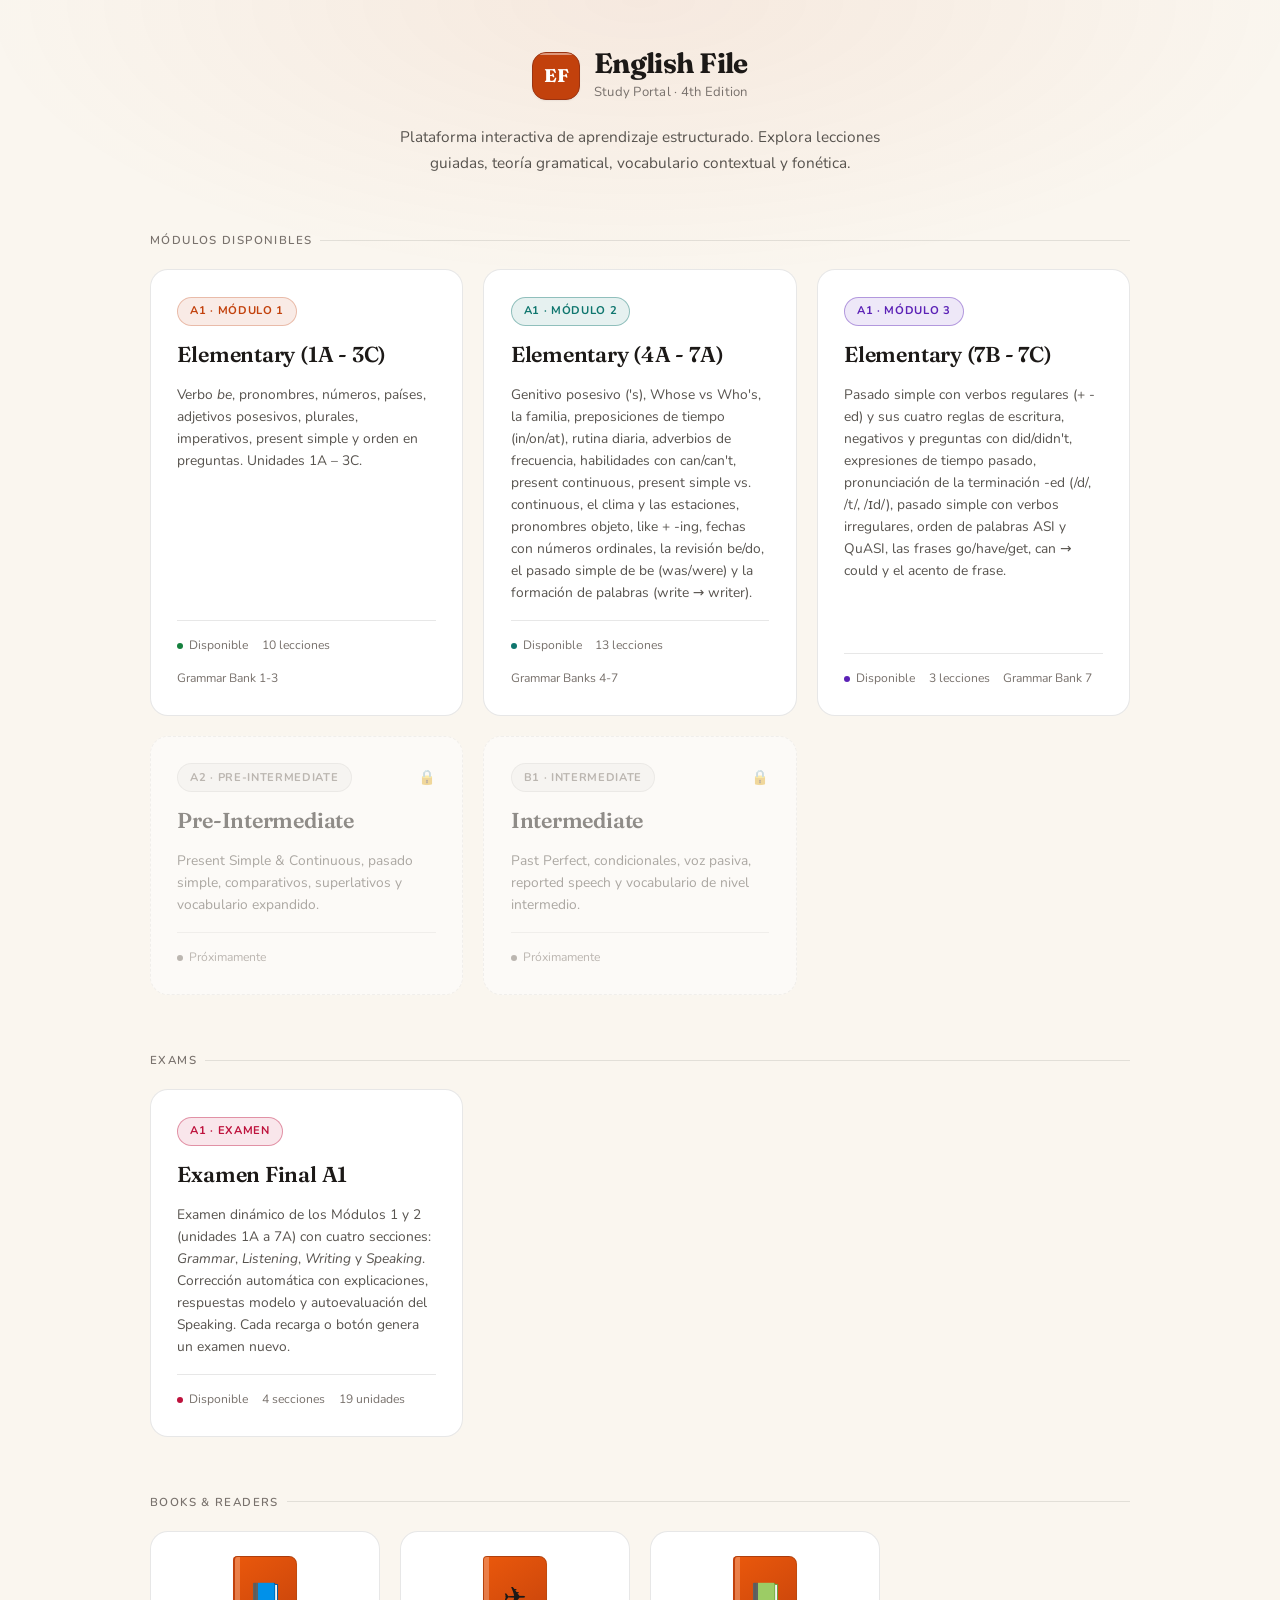
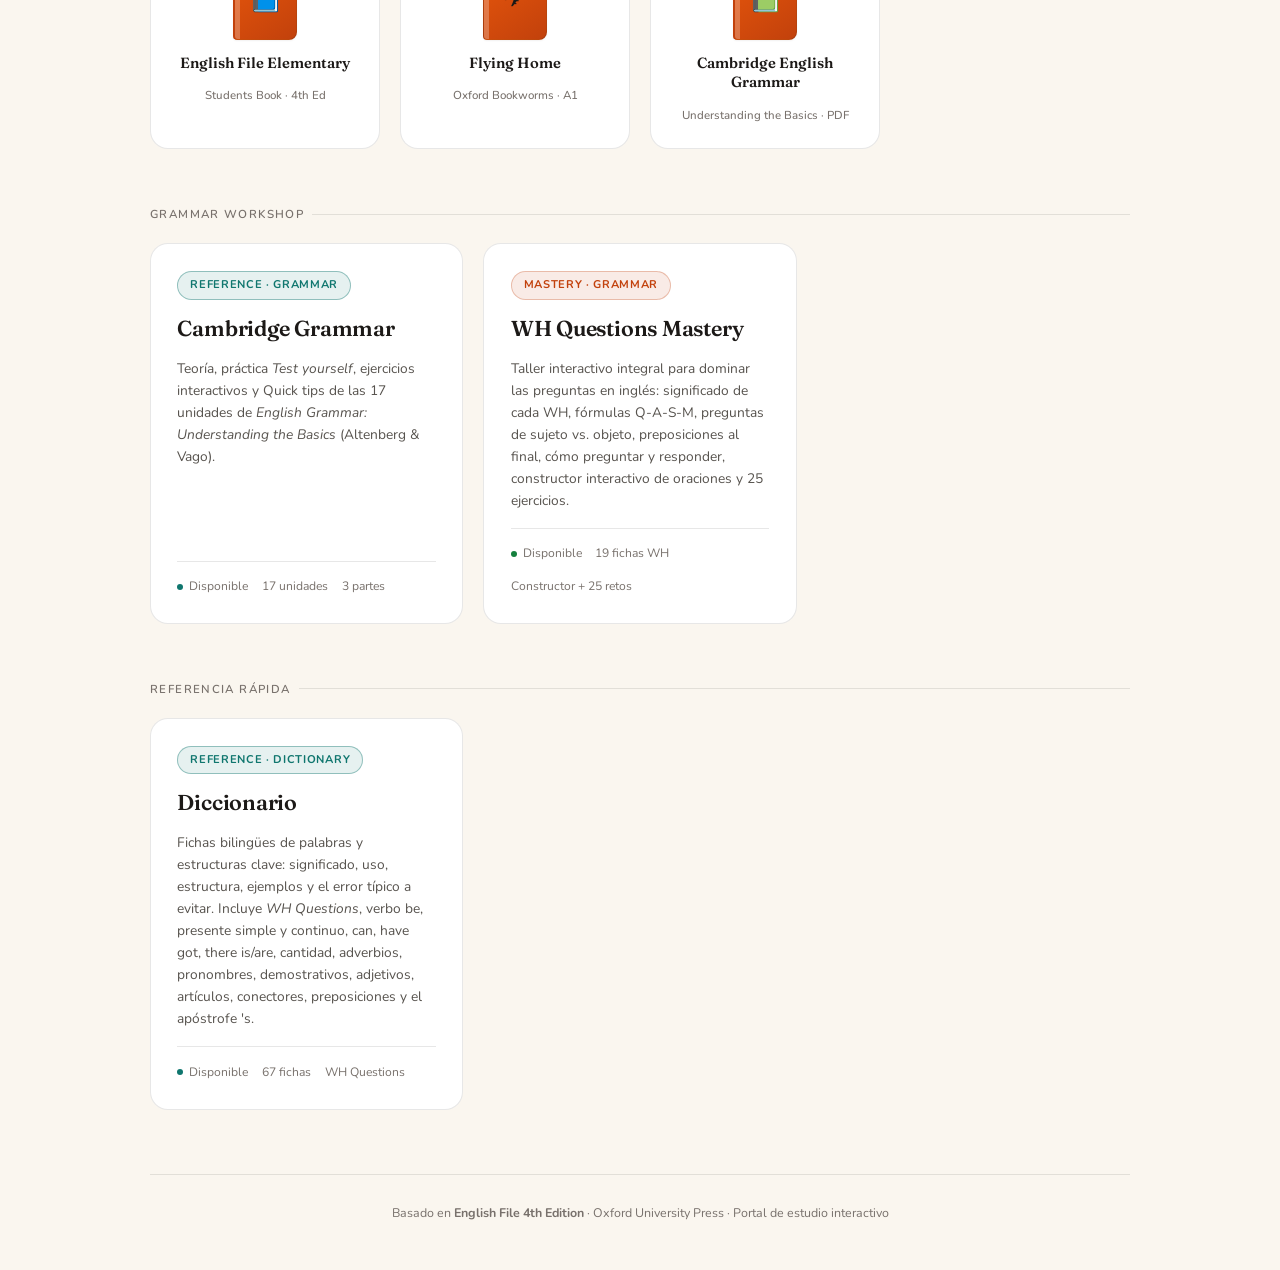
==== commit f724e554: "feat(portal): add Exams section with the A1 final exam card Agrega al portal la seccion 'Exams' con " ====
--- a/index.html
+++ b/index.html
@@ -170,6 +170,10 @@
       border-color: rgba(91, 33, 182, 0.45);
     }
 
+    .module-card#card-exams:hover {
+      border-color: rgba(190, 18, 60, 0.45);
+    }
+
     .module-card#card-wh-questions:hover {
       border-color: var(--accent-primary-border);
     }
@@ -217,6 +221,12 @@
       color: var(--accent-violet);
     }
 
+    .level-pill.rose-pill {
+      background: var(--accent-rose-subtle);
+      border-color: rgba(190, 18, 60, 0.4);
+      color: var(--accent-rose);
+    }
+
     .level-pill.locked-pill {
       background: rgba(28, 25, 23, 0.05);
       border: 1px solid var(--border-subtle);
@@ -273,6 +283,10 @@
 
     .meta-dot.violet-dot {
       background: var(--accent-violet);
+    }
+
+    .meta-dot.rose-dot {
+      background: var(--accent-rose);
     }
 
     .meta-dot.inactive {
@@ -573,6 +587,25 @@
 
     </div>
 
+    <!-- ===== EXAMS SECTION ===== -->
+    <div class="section-block">
+      <p class="section-label">Exams</p>
+      <div class="modules-grid">
+        <a href="A1/exams/index.html" class="module-card" id="card-exams">
+          <div class="card-top">
+            <span class="level-pill rose-pill">A1 · Examen</span>
+          </div>
+          <div class="card-title">Examen Final A1</div>
+          <p class="card-desc">Examen dinámico de los Módulos 1 y 2 (unidades 1A a 7A) con cuatro secciones: <em>Grammar</em>, <em>Listening</em>, <em>Writing</em> y <em>Speaking</em>. Corrección automática con explicaciones, respuestas modelo y autoevaluación del Speaking. Cada recarga o botón genera un examen nuevo.</p>
+          <div class="card-meta">
+            <span class="meta-item"><span class="meta-dot rose-dot"></span> Disponible</span>
+            <span class="meta-item">4 secciones</span>
+            <span class="meta-item">19 unidades</span>
+          </div>
+        </a>
+      </div>
+    </div>
+
     <!-- ===== BOOKS SECTION ===== -->
     <div class="section-block">
       <p class="section-label">Books &amp; Readers</p>
--- a/css/shared-theme.css
+++ b/css/shared-theme.css
@@ -35,6 +35,8 @@
   --accent-teal-subtle: rgba(15, 118, 110, 0.1);
   --accent-violet: #5b21b6;
   --accent-violet-subtle: rgba(91, 33, 182, 0.1);
+  --accent-rose: #be123c;
+  --accent-rose-subtle: rgba(190, 18, 60, 0.1);
 
   --color-success: #15803d;
   --color-success-subtle: rgba(21, 128, 61, 0.1);
